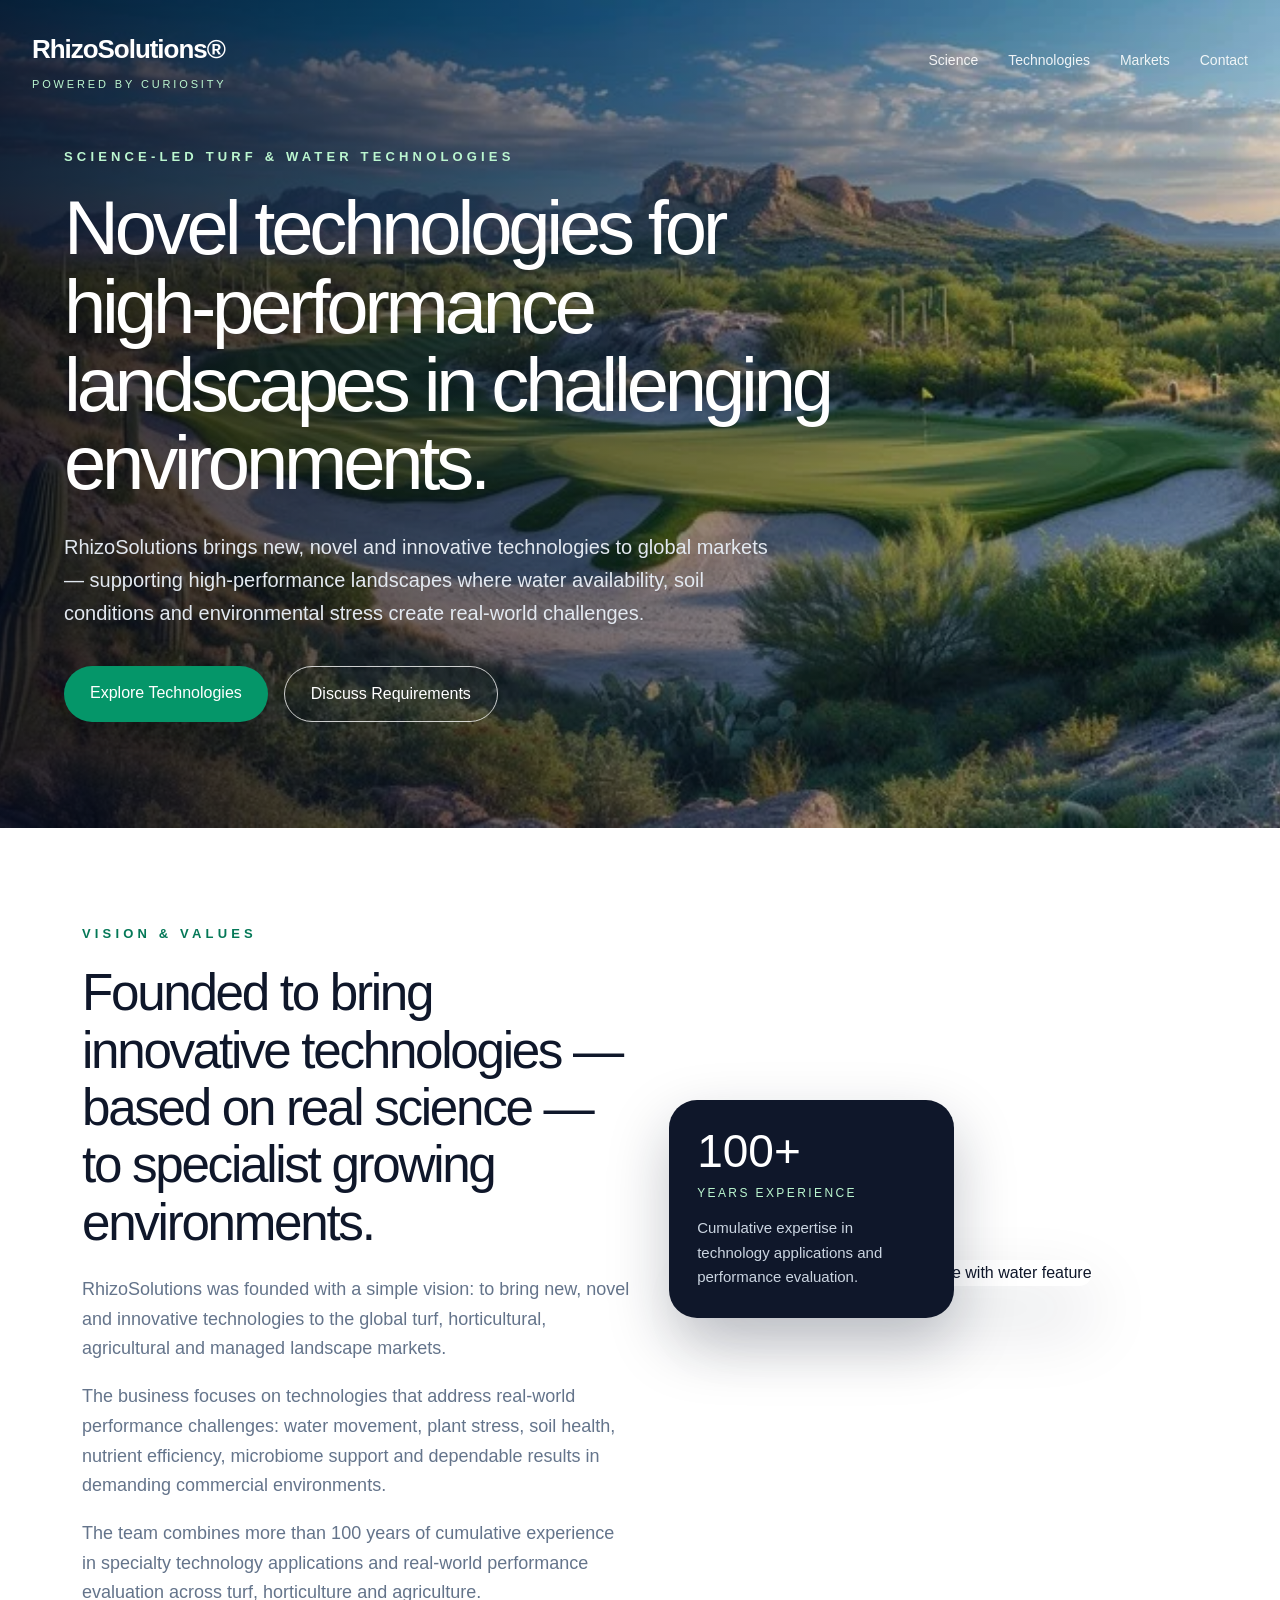
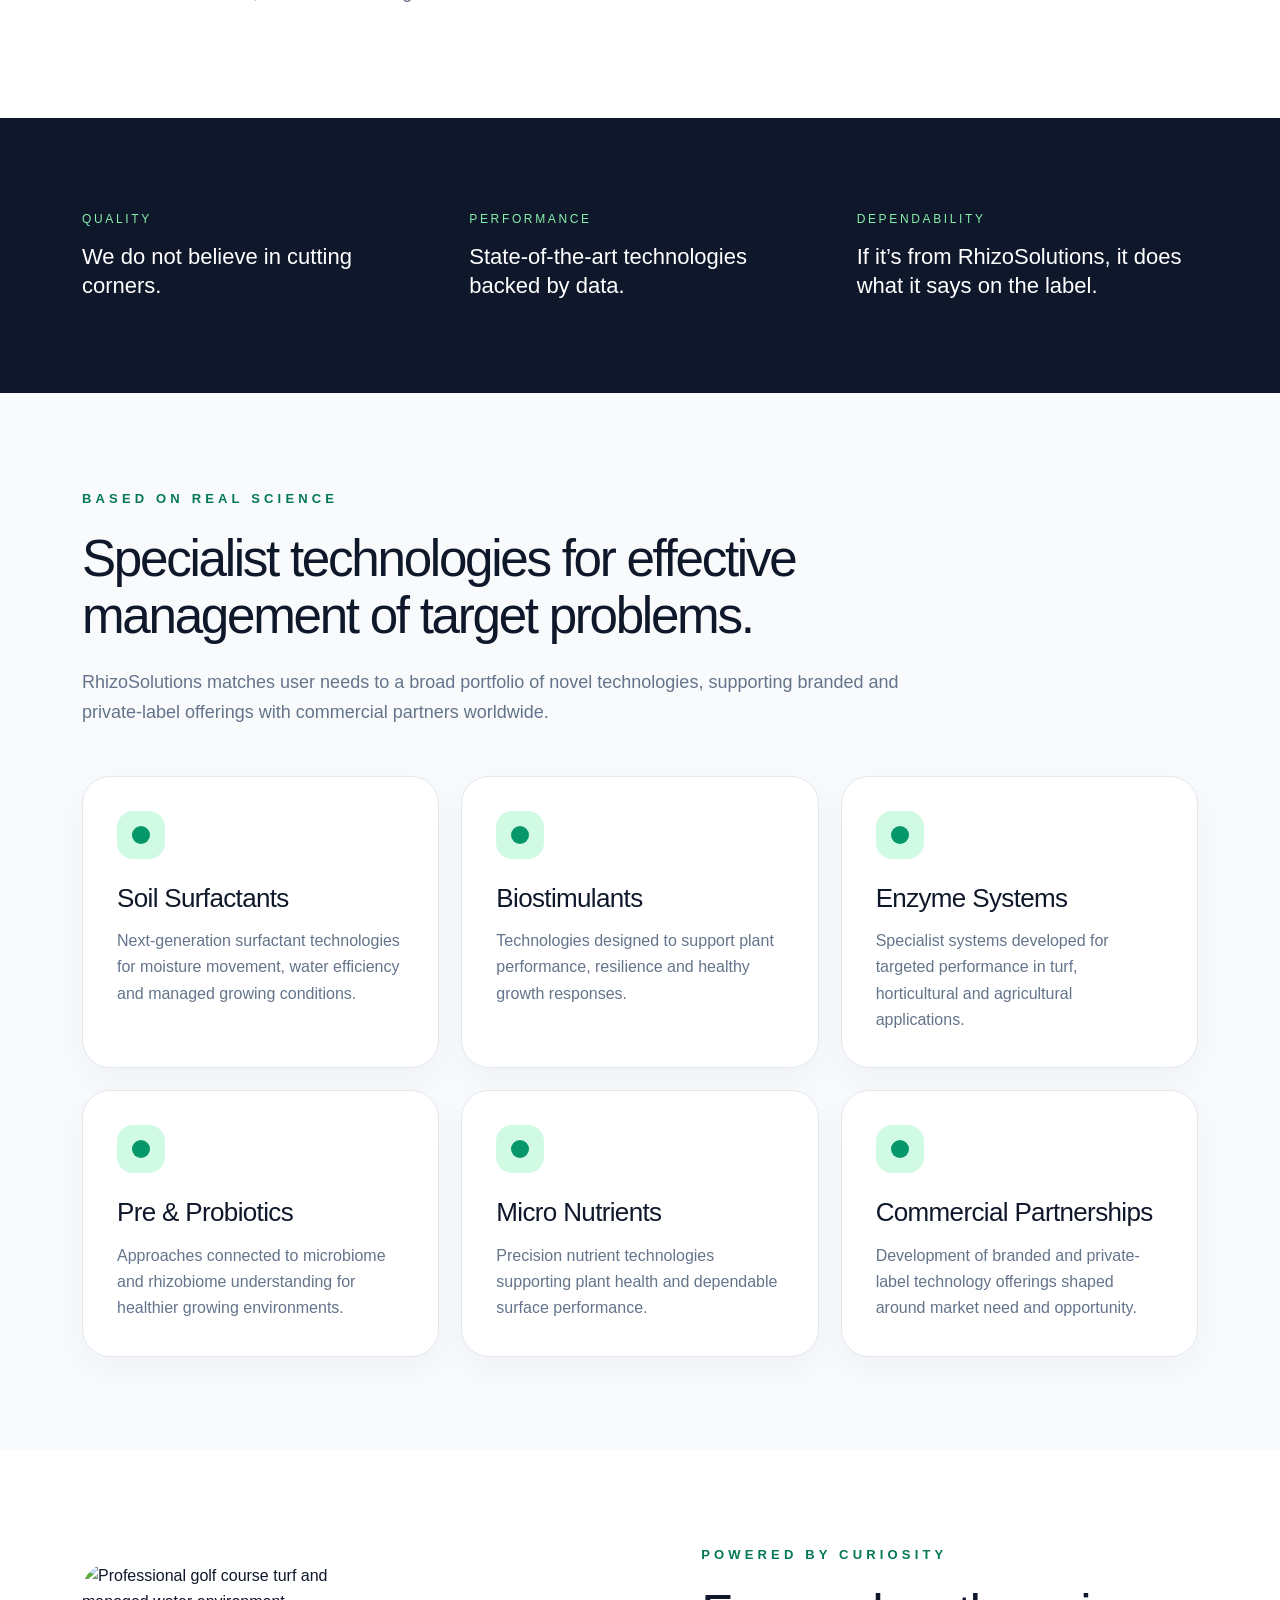
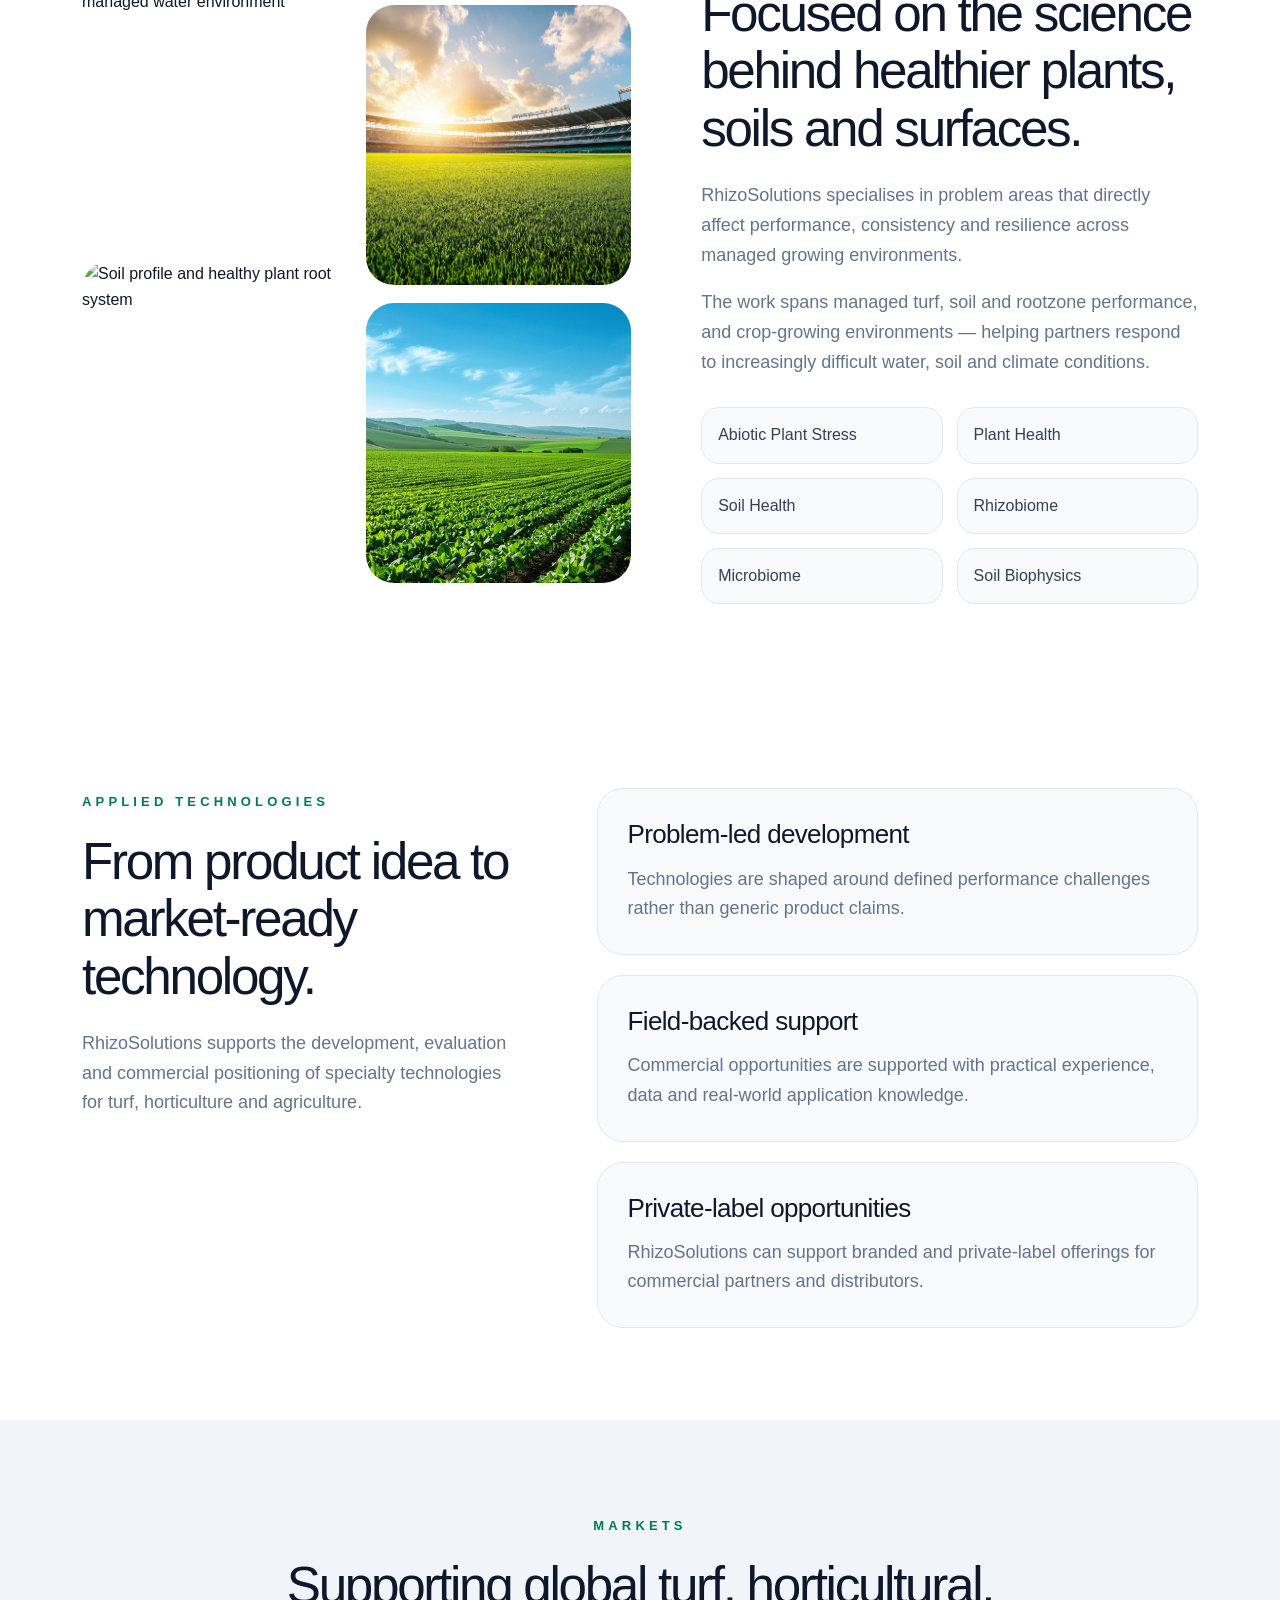
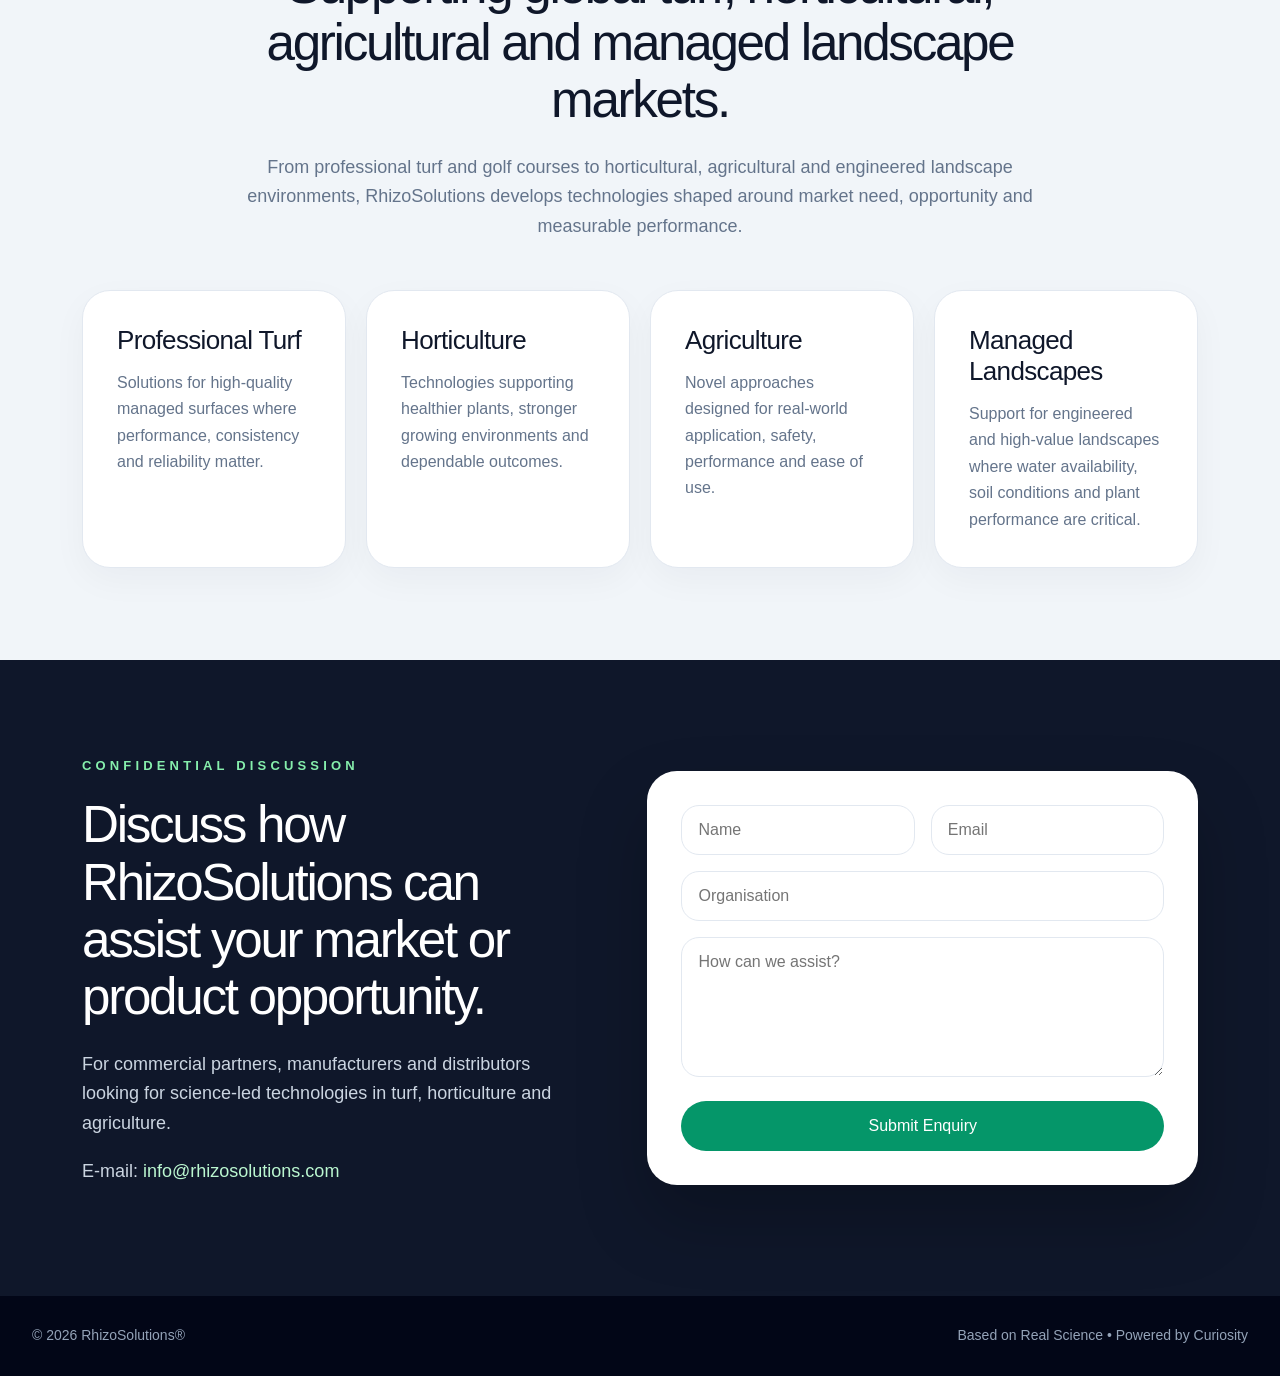
==== index.html @ 13e376b2 "Replace agriculture mosaic image with managed crop rows image" ====
<!DOCTYPE html>
<html lang="en">
<head>
<meta charset="UTF-8">
<meta name="viewport" content="width=device-width, initial-scale=1.0">
<title>RhizoSolutions</title>
<meta name="description" content="RhizoSolutions brings novel, science-led technologies to global turf, horticultural, agricultural and managed landscape markets.">
<link rel="stylesheet" href="assets/css/style.css">
</head>
<body>

<header class="hero">
  <div class="overlay"></div>

  <nav class="top-nav">
    <div>
      <div class="logo">RhizoSolutions®</div>
      <div class="tagline">Powered by Curiosity</div>
    </div>
    <div class="nav-links">
      <a href="#science">Science</a>
      <a href="#technologies">Technologies</a>
      <a href="#markets">Markets</a>
      <a href="#contact">Contact</a>
    </div>
  </nav>

  <div class="hero-content">
    <div class="eyebrow">Science-Led Turf & Water Technologies</div>

    <h1>Novel technologies for high-performance landscapes in challenging environments.</h1>

    <p>
      RhizoSolutions brings new, novel and innovative technologies to global markets —
      supporting high-performance landscapes where water availability, soil conditions
      and environmental stress create real-world challenges.
    </p>

    <div class="buttons">
      <a href="#technologies" class="btn primary">Explore Technologies</a>
      <a href="#contact" class="btn secondary">Discuss Requirements</a>
    </div>
  </div>
</header>

<section id="science" class="intro-section">
  <div class="container two-col">
    <div>
      <span class="section-label">Vision & Values</span>
      <h2>Founded to bring innovative technologies — based on real science — to specialist growing environments.</h2>
      <p>
        RhizoSolutions was founded with a simple vision: to bring new, novel and innovative technologies
        to the global turf, horticultural, agricultural and managed landscape markets.
      </p>
      <p>
        The business focuses on technologies that address real-world performance challenges:
        water movement, plant stress, soil health, nutrient efficiency, microbiome support
        and dependable results in demanding commercial environments.
      </p>
      <p>
        The team combines more than 100 years of cumulative experience in specialty technology applications
        and real-world performance evaluation across turf, horticulture and agriculture.
      </p>
    </div>

    <div class="image-card">
      <img src="https://images.unsplash.com/photo-1535131749006-b7f58c99034b?q=80&w=1500&auto=format&fit=crop" alt="Professional managed turf surface with water feature">
      <div class="stat-card">
        <strong>100+</strong>
        <span>Years Experience</span>
        <p>Cumulative expertise in technology applications and performance evaluation.</p>
      </div>
    </div>
  </div>
</section>

<section class="quality-strip">
  <div class="container quality-grid">
    <div>
      <span>Quality</span>
      <p>We do not believe in cutting corners.</p>
    </div>
    <div>
      <span>Performance</span>
      <p>State-of-the-art technologies backed by data.</p>
    </div>
    <div>
      <span>Dependability</span>
      <p>If it’s from RhizoSolutions, it does what it says on the label.</p>
    </div>
  </div>
</section>

<section id="technologies" class="technology-section">
  <div class="container">
    <div class="section-heading">
      <span class="section-label">Based on Real Science</span>
      <h2>Specialist technologies for effective management of target problems.</h2>
      <p>
        RhizoSolutions matches user needs to a broad portfolio of novel technologies,
        supporting branded and private-label offerings with commercial partners worldwide.
      </p>
    </div>

    <div class="cards">
      <div class="card">
        <div class="card-icon"></div>
        <h3>Soil Surfactants</h3>
        <p>Next-generation surfactant technologies for moisture movement, water efficiency and managed growing conditions.</p>
      </div>

      <div class="card">
        <div class="card-icon"></div>
        <h3>Biostimulants</h3>
        <p>Technologies designed to support plant performance, resilience and healthy growth responses.</p>
      </div>

      <div class="card">
        <div class="card-icon"></div>
        <h3>Enzyme Systems</h3>
        <p>Specialist systems developed for targeted performance in turf, horticultural and agricultural applications.</p>
      </div>

      <div class="card">
        <div class="card-icon"></div>
        <h3>Pre & Probiotics</h3>
        <p>Approaches connected to microbiome and rhizobiome understanding for healthier growing environments.</p>
      </div>

      <div class="card">
        <div class="card-icon"></div>
        <h3>Micro Nutrients</h3>
        <p>Precision nutrient technologies supporting plant health and dependable surface performance.</p>
      </div>

      <div class="card">
        <div class="card-icon"></div>
        <h3>Commercial Partnerships</h3>
        <p>Development of branded and private-label technology offerings shaped around market need and opportunity.</p>
      </div>
    </div>
  </div>
</section>

<section class="specialisms-section">
  <div class="container two-col">
    <div class="image-mosaic">
      <img src="https://images.unsplash.com/photo-1535131749006-b7f58c99034b?q=80&w=1200&auto=format&fit=crop" alt="Professional golf course turf and managed water environment">
      <img src="assets/img/stadium-turf.jpg" alt="High performance professional stadium turf surface">
      <img src="https://images.unsplash.com/photo-1516253593875-bd7ba052fbc5?q=80&w=1200&auto=format&fit=crop" alt="Soil profile and healthy plant root system">
      <img src="assets/img/crop-rows.jpg" alt="Commercial crop rows in a managed agricultural growing environment">
    </div>

    <div>
      <span class="section-label">Powered by Curiosity</span>
      <h2>Focused on the science behind healthier plants, soils and surfaces.</h2>
      <p>
        RhizoSolutions specialises in problem areas that directly affect performance, consistency
        and resilience across managed growing environments.
      </p>
      <p>
        The work spans managed turf, soil and rootzone performance, and crop-growing environments — helping partners respond to increasingly difficult water, soil and climate conditions.
      </p>

      <div class="pill-grid">
        <span>Abiotic Plant Stress</span>
        <span>Plant Health</span>
        <span>Soil Health</span>
        <span>Rhizobiome</span>
        <span>Microbiome</span>
        <span>Soil Biophysics</span>
      </div>
    </div>
  </div>
</section>

<section class="science-detail">
  <div class="container detail-grid">
    <div>
      <span class="section-label">Applied Technologies</span>
      <h2>From product idea to market-ready technology.</h2>
      <p>
        RhizoSolutions supports the development, evaluation and commercial positioning of specialty
        technologies for turf, horticulture and agriculture.
      </p>
    </div>
    <div class="detail-list">
      <div>
        <h3>Problem-led development</h3>
        <p>Technologies are shaped around defined performance challenges rather than generic product claims.</p>
      </div>
      <div>
        <h3>Field-backed support</h3>
        <p>Commercial opportunities are supported with practical experience, data and real-world application knowledge.</p>
      </div>
      <div>
        <h3>Private-label opportunities</h3>
        <p>RhizoSolutions can support branded and private-label offerings for commercial partners and distributors.</p>
      </div>
    </div>
  </div>
</section>

<section id="markets" class="markets-section">
  <div class="container">
    <div class="section-heading center">
      <span class="section-label">Markets</span>
      <h2>Supporting global turf, horticultural, agricultural and managed landscape markets.</h2>
      <p>
        From professional turf and golf courses to horticultural, agricultural and engineered landscape environments,
        RhizoSolutions develops technologies shaped around market need, opportunity and measurable performance.
      </p>
    </div>

    <div class="market-grid">
      <div class="market-card">
        <h3>Professional Turf</h3>
        <p>Solutions for high-quality managed surfaces where performance, consistency and reliability matter.</p>
      </div>
      <div class="market-card">
        <h3>Horticulture</h3>
        <p>Technologies supporting healthier plants, stronger growing environments and dependable outcomes.</p>
      </div>
      <div class="market-card">
        <h3>Agriculture</h3>
        <p>Novel approaches designed for real-world application, safety, performance and ease of use.</p>
      </div>
      <div class="market-card">
        <h3>Managed Landscapes</h3>
        <p>Support for engineered and high-value landscapes where water availability, soil conditions and plant performance are critical.</p>
      </div>
    </div>
  </div>
</section>

<section id="contact" class="contact-section">
  <div class="container contact-grid">
    <div>
      <span class="section-label light">Confidential Discussion</span>
      <h2>Discuss how RhizoSolutions can assist your market or product opportunity.</h2>
      <p>
        For commercial partners, manufacturers and distributors looking for science-led technologies
        in turf, horticulture and agriculture.
      </p>
      <p class="email">E-mail: <a href="mailto:info@rhizosolutions.com">info@rhizosolutions.com</a></p>
    </div>

    <form class="contact-form">
      <div class="form-row">
        <input type="text" placeholder="Name">
        <input type="email" placeholder="Email">
      </div>
      <input type="text" placeholder="Organisation">
      <textarea placeholder="How can we assist?"></textarea>
      <button type="submit">Submit Enquiry</button>
    </form>
  </div>
</section>

<footer>
  <div>© 2026 RhizoSolutions®</div>
  <div>Based on Real Science • Powered by Curiosity</div>
</footer>

</body>
</html>
---- assets/css/style.css ----
*{
  margin:0;
  padding:0;
  box-sizing:border-box;
}

:root{
  --green:#059669;
  --green-dark:#047857;
  --green-soft:#d1fae5;
  --slate:#0f172a;
  --muted:#64748b;
  --light:#f8fafc;
  --line:#e2e8f0;
}

html{
  scroll-behavior:smooth;
}

body{
  font-family:Arial, Helvetica, sans-serif;
  color:#0f172a;
  background:#fff;
  line-height:1.65;
}

a{
  color:inherit;
}

.top-nav{
  position:absolute;
  top:0;
  left:0;
  right:0;
  z-index:3;
  max-width:1280px;
  margin:auto;
  padding:28px 32px;
  display:flex;
  justify-content:space-between;
  align-items:center;
  color:white;
}

.logo{
  font-size:26px;
  font-weight:700;
  letter-spacing:-.04em;
}

.tagline{
  margin-top:4px;
  text-transform:uppercase;
  letter-spacing:.26em;
  font-size:11px;
  color:#bbf7d0;
}

.nav-links{
  display:flex;
  gap:30px;
  font-size:14px;
}

.nav-links a{
  text-decoration:none;
  opacity:.9;
}

.hero{
  position:relative;
  min-height:92vh;
  background-image:url('../img/hero.jpg');
  background-size:cover;
  background-position:center;
  display:flex;
  align-items:center;
  color:white;
}

.overlay{
  position:absolute;
  inset:0;
  background:linear-gradient(to right, rgba(2,6,23,.82), rgba(15,23,42,.45), rgba(15,23,42,.08));
}

.hero-content{
  position:relative;
  z-index:2;
  max-width:830px;
  padding:130px 32px 90px;
  margin-left:max(32px, calc((100vw - 1280px) / 2 + 32px));
}

.eyebrow,
.section-label{
  text-transform:uppercase;
  letter-spacing:.32em;
  font-size:13px;
  color:#047857;
  font-weight:700;
}

.eyebrow{
  color:#bbf7d0;
  margin-bottom:22px;
}

.section-label.light{
  color:#86efac;
}

h1{
  font-size:clamp(44px, 6vw, 76px);
  line-height:1.03;
  font-weight:300;
  letter-spacing:-.055em;
  margin-bottom:28px;
}

h2{
  font-size:clamp(34px, 4vw, 54px);
  line-height:1.12;
  font-weight:300;
  letter-spacing:-.045em;
  margin:18px 0 24px;
}

h3{
  font-size:26px;
  line-height:1.2;
  font-weight:300;
  letter-spacing:-.025em;
  margin-bottom:14px;
}

.hero-content p{
  max-width:720px;
  color:#e2e8f0;
  font-size:20px;
}

.buttons{
  margin-top:36px;
  display:flex;
  gap:16px;
  flex-wrap:wrap;
}

.btn{
  display:inline-flex;
  padding:14px 26px;
  border-radius:999px;
  text-decoration:none;
  transition:.2s;
}

.primary{
  background:var(--green);
  color:white;
  box-shadow:0 20px 45px rgba(0,0,0,.25);
}

.secondary{
  border:1px solid rgba(255,255,255,.78);
  color:white;
}

.container{
  max-width:1180px;
  margin:auto;
  padding:92px 32px;
}

.two-col{
  display:grid;
  grid-template-columns:minmax(0,1.05fr) minmax(360px,.95fr);
  gap:70px;
  align-items:center;
}

.intro-section p,
.section-heading p,
.specialisms-section p,
.contact-section p{
  color:var(--muted);
  font-size:18px;
  margin-bottom:18px;
}

.image-card{
  position:relative;
}

.image-card img{
  width:100%;
  height:520px;
  object-fit:cover;
  border-radius:30px;
  box-shadow:0 35px 70px rgba(15,23,42,.18);
}

.stat-card{
  position:absolute;
  left:-32px;
  bottom:-32px;
  max-width:285px;
  padding:28px;
  border-radius:28px;
  color:white;
  background:var(--slate);
  box-shadow:0 25px 60px rgba(15,23,42,.25);
}

.stat-card strong{
  display:block;
  font-size:46px;
  line-height:1;
  font-weight:300;
}

.stat-card span{
  display:block;
  margin:10px 0 12px;
  color:#bbf7d0;
  text-transform:uppercase;
  letter-spacing:.2em;
  font-size:12px;
}

.stat-card p{
  color:#cbd5e1;
  font-size:15px;
  margin:0;
}

.quality-strip{
  background:var(--slate);
  color:white;
}

.quality-grid{
  display:grid;
  grid-template-columns:repeat(3,1fr);
  gap:46px;
}

.quality-grid span{
  display:block;
  color:#86efac;
  text-transform:uppercase;
  letter-spacing:.22em;
  font-size:12px;
  margin-bottom:12px;
}

.quality-grid p{
  font-size:22px;
  font-weight:300;
  line-height:1.35;
}

.technology-section{
  background:var(--light);
}

.section-heading{
  max-width:850px;
  margin-bottom:48px;
}

.section-heading.center{
  text-align:center;
  margin-left:auto;
  margin-right:auto;
}

.cards{
  display:grid;
  grid-template-columns:repeat(3,1fr);
  gap:22px;
}

.card,
.market-card{
  background:white;
  border:1px solid var(--line);
  border-radius:28px;
  padding:34px;
  box-shadow:0 12px 35px rgba(15,23,42,.04);
  transition:.2s;
}

.card:hover,
.market-card:hover{
  transform:translateY(-4px);
  box-shadow:0 22px 50px rgba(15,23,42,.09);
}

.card p,
.market-card p{
  color:var(--muted);
}

.card-icon{
  width:48px;
  height:48px;
  border-radius:16px;
  background:var(--green-soft);
  margin-bottom:24px;
  position:relative;
}

.card-icon:after{
  content:"";
  position:absolute;
  width:18px;
  height:18px;
  border-radius:999px;
  background:var(--green);
  left:15px;
  top:15px;
}

.image-mosaic{
  display:grid;
  grid-template-columns:repeat(2,1fr);
  gap:18px;
}

.image-mosaic img{
  width:100%;
  height:280px;
  object-fit:cover;
  border-radius:28px;
}

.image-mosaic img:nth-child(2){
  margin-top:42px;
}

.image-mosaic img:nth-child(3){
  margin-top:-42px;
}

.pill-grid{
  display:grid;
  grid-template-columns:repeat(2,1fr);
  gap:14px;
  margin-top:30px;
}

.pill-grid span{
  background:var(--light);
  border:1px solid var(--line);
  border-radius:18px;
  padding:14px 16px;
  color:#334155;
}

.markets-section{
  background:#f1f5f9;
}

.market-grid{
  display:grid;
  grid-template-columns:repeat(4,1fr);
  gap:20px;
}

.contact-section{
  background:var(--slate);
  color:white;
}

.contact-section h2{
  color:white;
}

.contact-section p{
  color:#cbd5e1;
}

.contact-grid{
  display:grid;
  grid-template-columns:.9fr 1fr;
  gap:70px;
  align-items:center;
}

.email a{
  color:#bbf7d0;
  text-decoration:none;
}

.contact-form{
  background:white;
  border-radius:30px;
  padding:34px;
  box-shadow:0 35px 70px rgba(0,0,0,.22);
}

.form-row{
  display:grid;
  grid-template-columns:repeat(2,1fr);
  gap:16px;
}

.contact-form input,
.contact-form textarea{
  width:100%;
  border:1px solid var(--line);
  border-radius:18px;
  padding:15px 16px;
  margin-bottom:16px;
  font-size:16px;
  font-family:inherit;
}

.contact-form textarea{
  min-height:140px;
}

.contact-form button{
  width:100%;
  border:0;
  border-radius:999px;
  padding:16px 24px;
  background:var(--green);
  color:white;
  font-size:16px;
  cursor:pointer;
}

footer{
  background:#020617;
  color:#94a3b8;
  padding:28px 32px;
  display:flex;
  justify-content:space-between;
  gap:18px;
  font-size:14px;
}

@media(max-width:980px){
  .nav-links{
    display:none;
  }

  .two-col,
  .contact-grid{
    grid-template-columns:1fr;
  }

  .cards,
  .market-grid{
    grid-template-columns:repeat(2,1fr);
  }

  .stat-card{
    left:24px;
  }
}

@media(max-width:680px){
  .top-nav{
    padding:22px;
  }

  .hero-content{
    padding:120px 24px 70px;
    margin-left:0;
  }

  .container{
    padding:70px 22px;
  }

  .quality-grid,
  .cards,
  .market-grid,
  .form-row,
  .pill-grid{
    grid-template-columns:1fr;
  }

  .image-mosaic{
    grid-template-columns:1fr;
  }

  .image-mosaic img,
  .image-mosaic img:nth-child(2),
  .image-mosaic img:nth-child(3){
    margin:0;
    height:240px;
  }

  .image-card img{
    height:360px;
  }

  .stat-card{
    position:static;
    margin-top:18px;
    max-width:none;
  }

  footer{
    flex-direction:column;
  }
}


.science-detail{
  background:#fff;
}

.detail-grid{
  display:grid;
  grid-template-columns:.85fr 1.15fr;
  gap:70px;
  align-items:start;
}

.detail-grid p{
  color:var(--muted);
  font-size:18px;
}

.detail-list{
  display:grid;
  gap:20px;
}

.detail-list > div{
  background:#f8fafc;
  border:1px solid var(--line);
  border-radius:26px;
  padding:30px;
}

.detail-list p{
  color:var(--muted);
}

@media(max-width:980px){
  .detail-grid{
    grid-template-columns:1fr;
  }
}
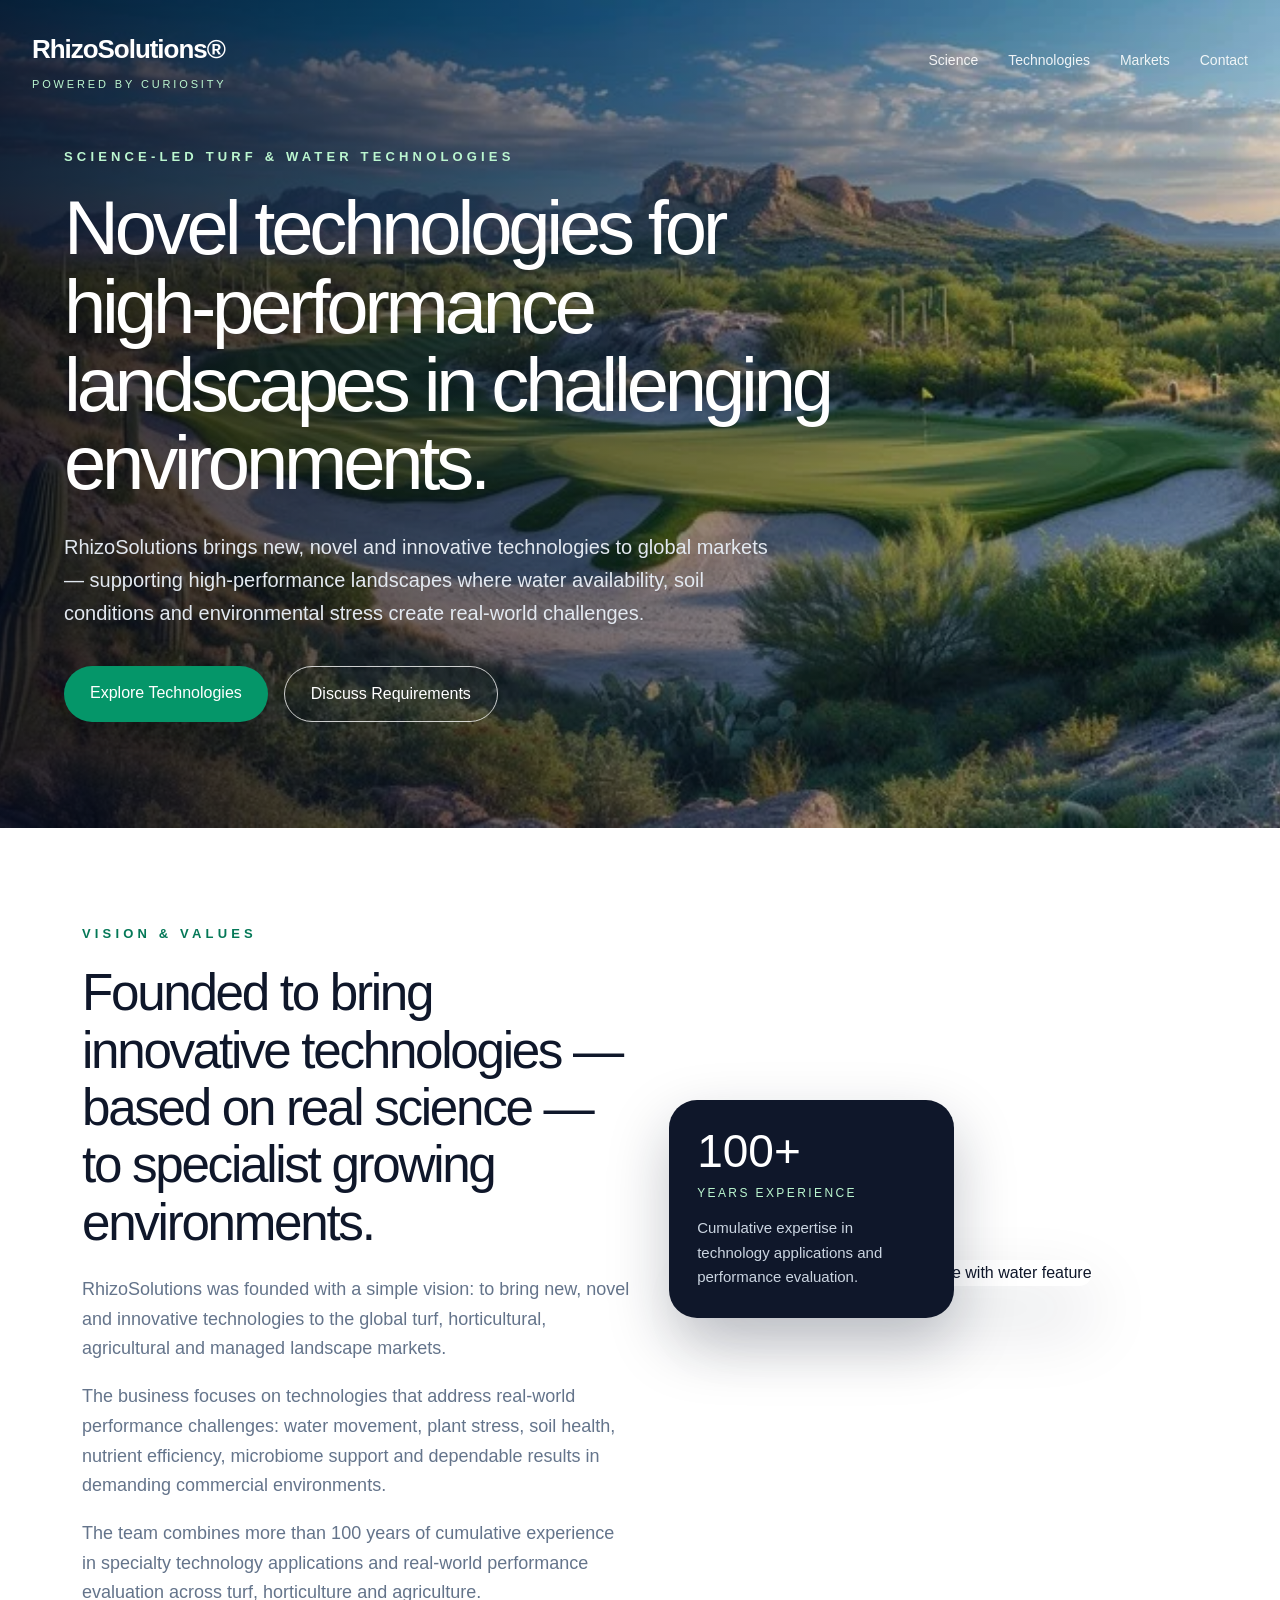
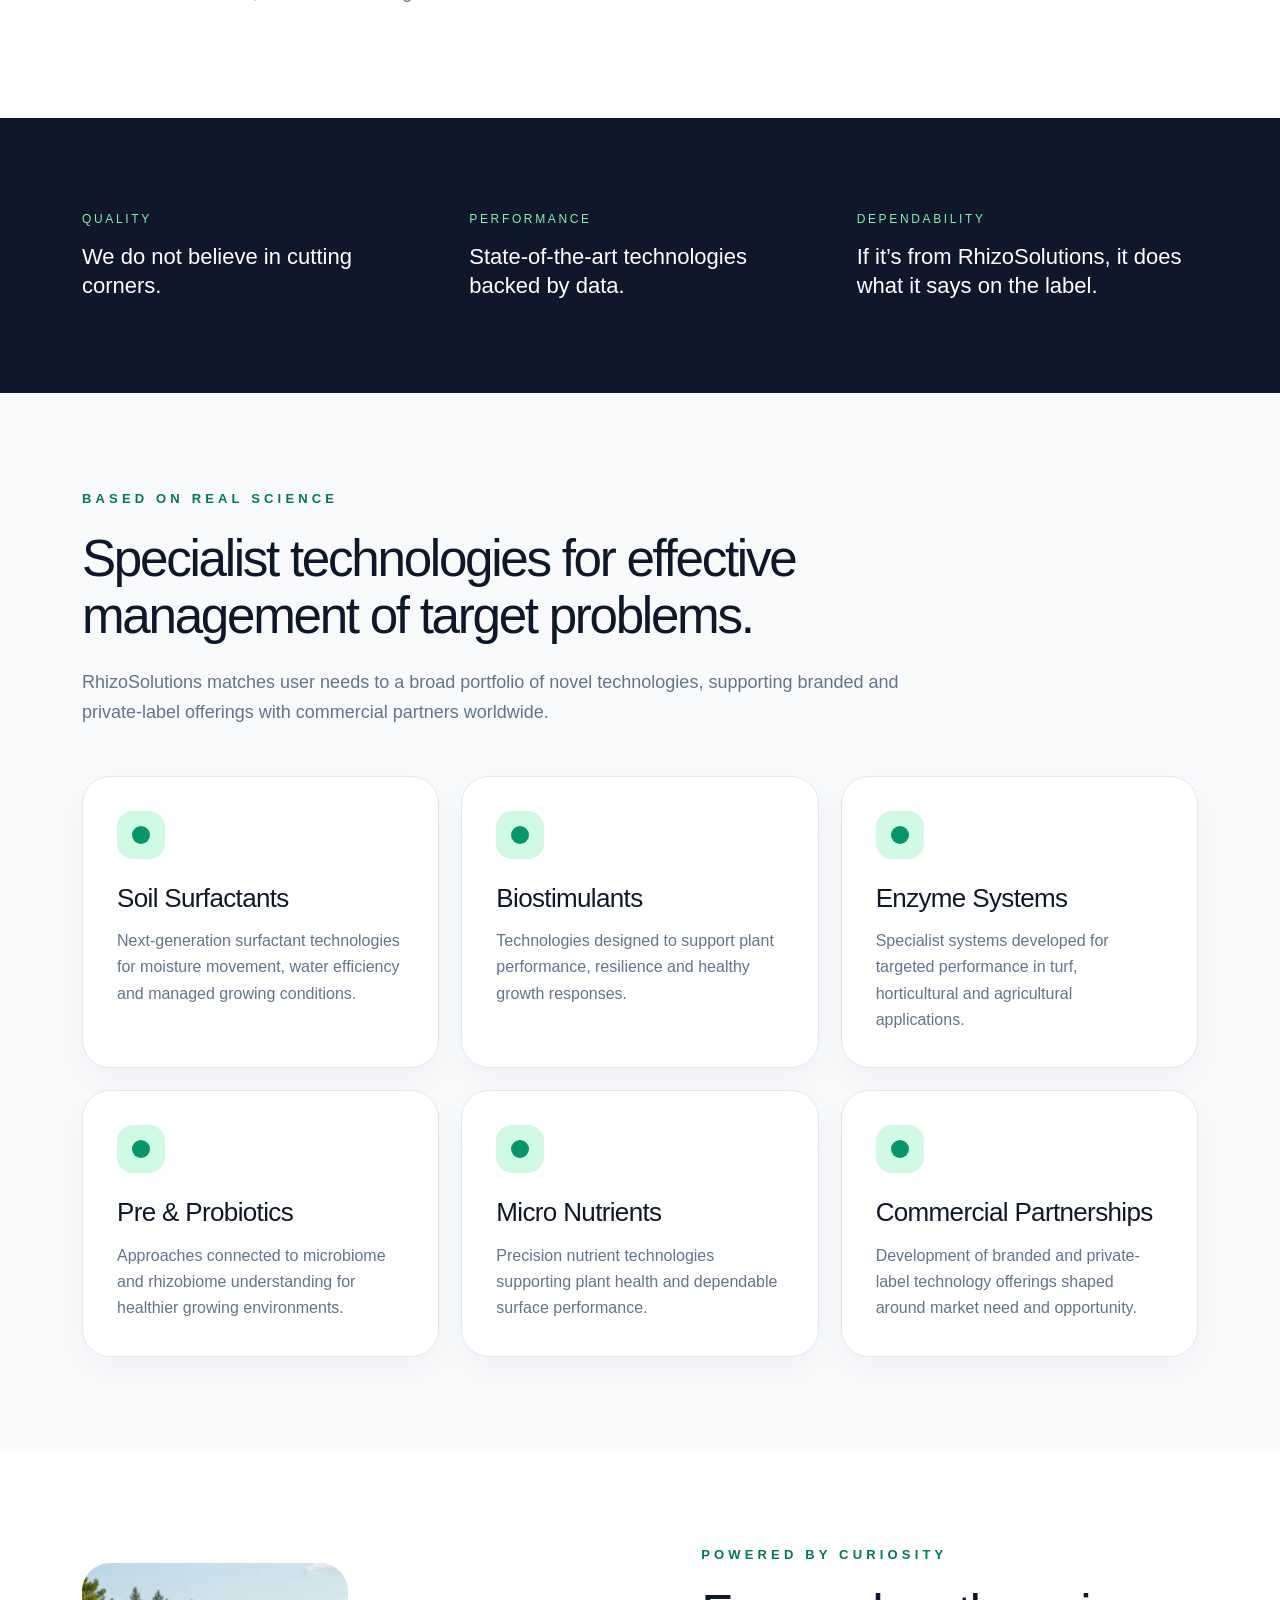
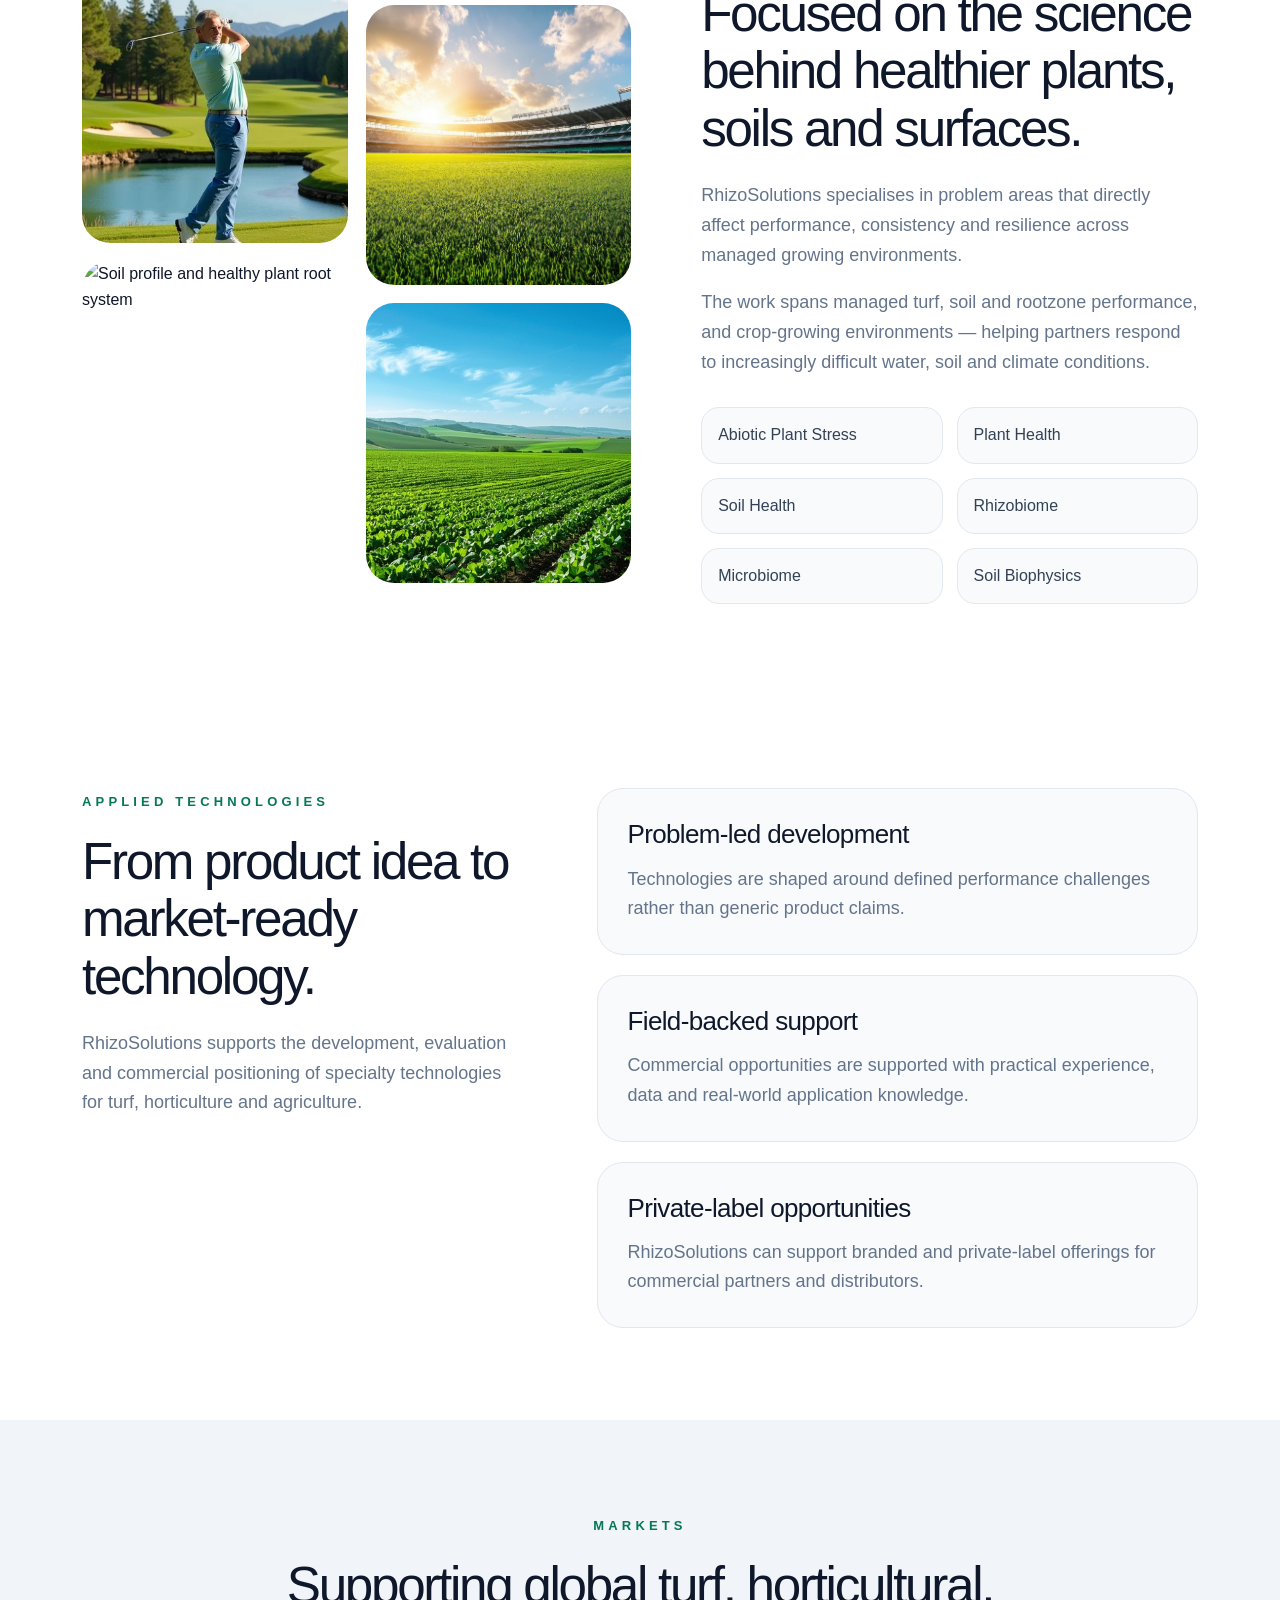
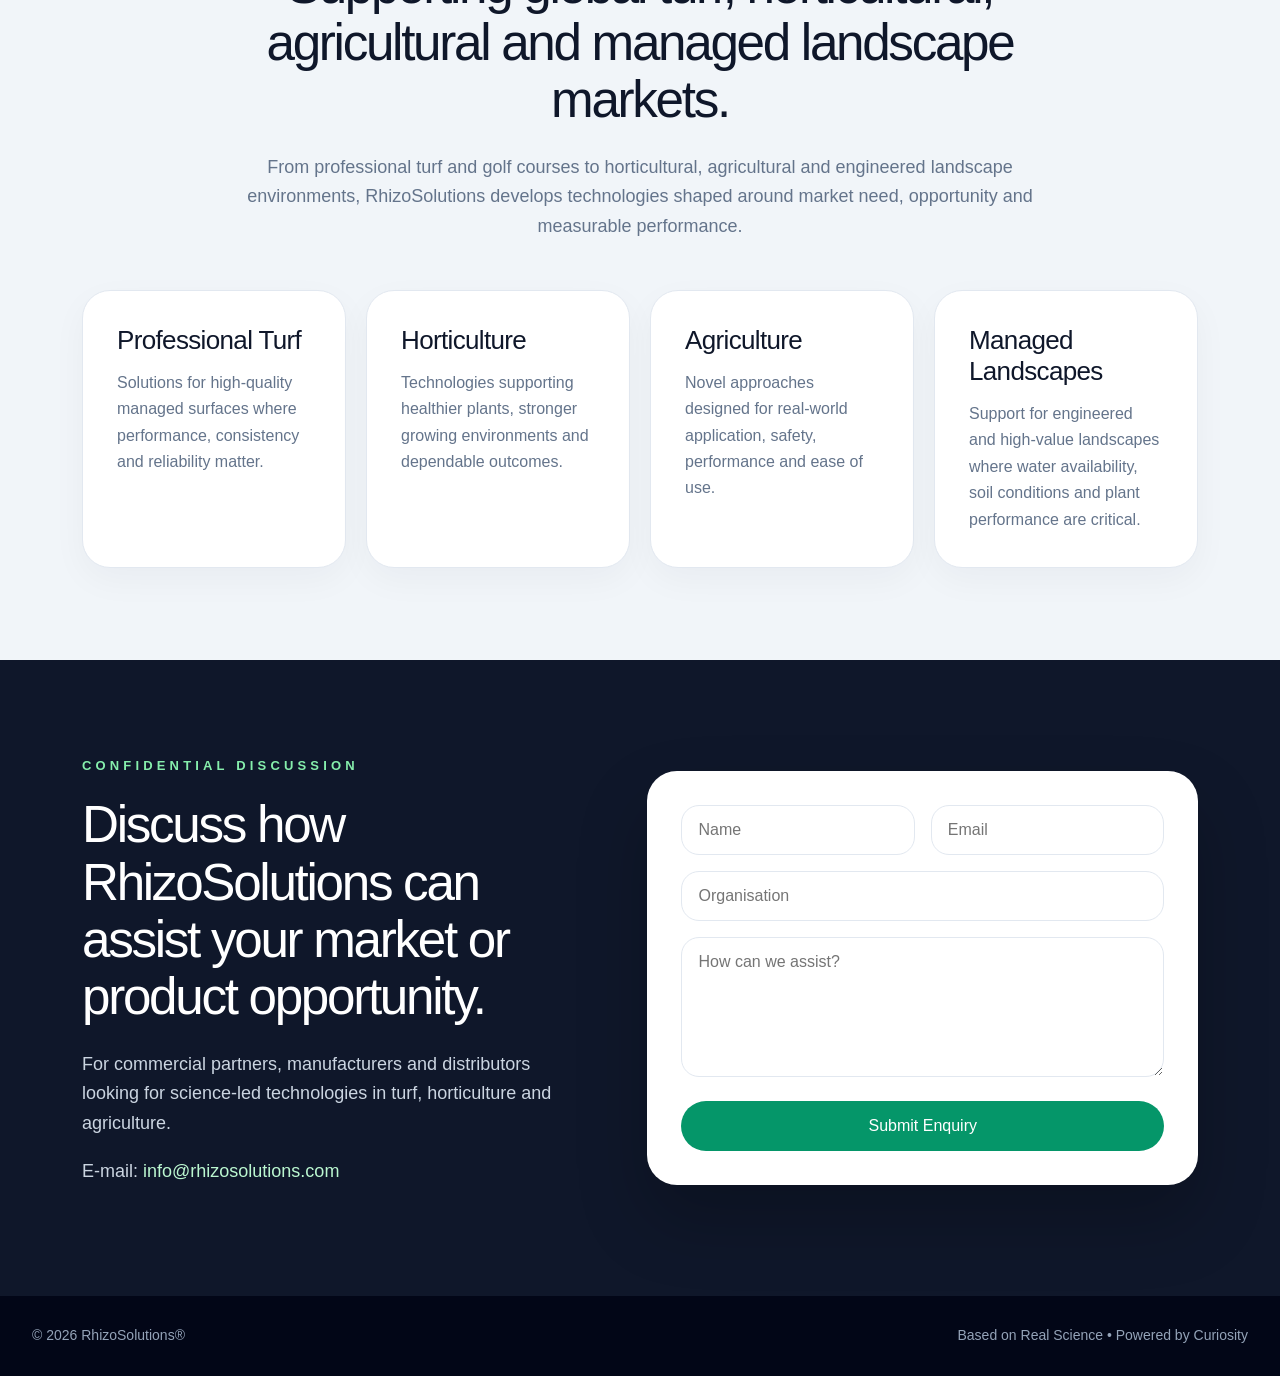
==== commit de4176a4: "Replace golf mosaic image with managed golf course scene" ====
--- a/index.html
+++ b/index.html
@@ -145,7 +145,7 @@
 <section class="specialisms-section">
   <div class="container two-col">
     <div class="image-mosaic">
-      <img src="https://images.unsplash.com/photo-1535131749006-b7f58c99034b?q=80&w=1200&auto=format&fit=crop" alt="Professional golf course turf and managed water environment">
+      <img src="assets/img/golf-managed-turf.jpg" alt="Professional golf environment with managed turf and water features">
       <img src="assets/img/stadium-turf.jpg" alt="High performance professional stadium turf surface">
       <img src="https://images.unsplash.com/photo-1516253593875-bd7ba052fbc5?q=80&w=1200&auto=format&fit=crop" alt="Soil profile and healthy plant root system">
       <img src="assets/img/crop-rows.jpg" alt="Commercial crop rows in a managed agricultural growing environment">
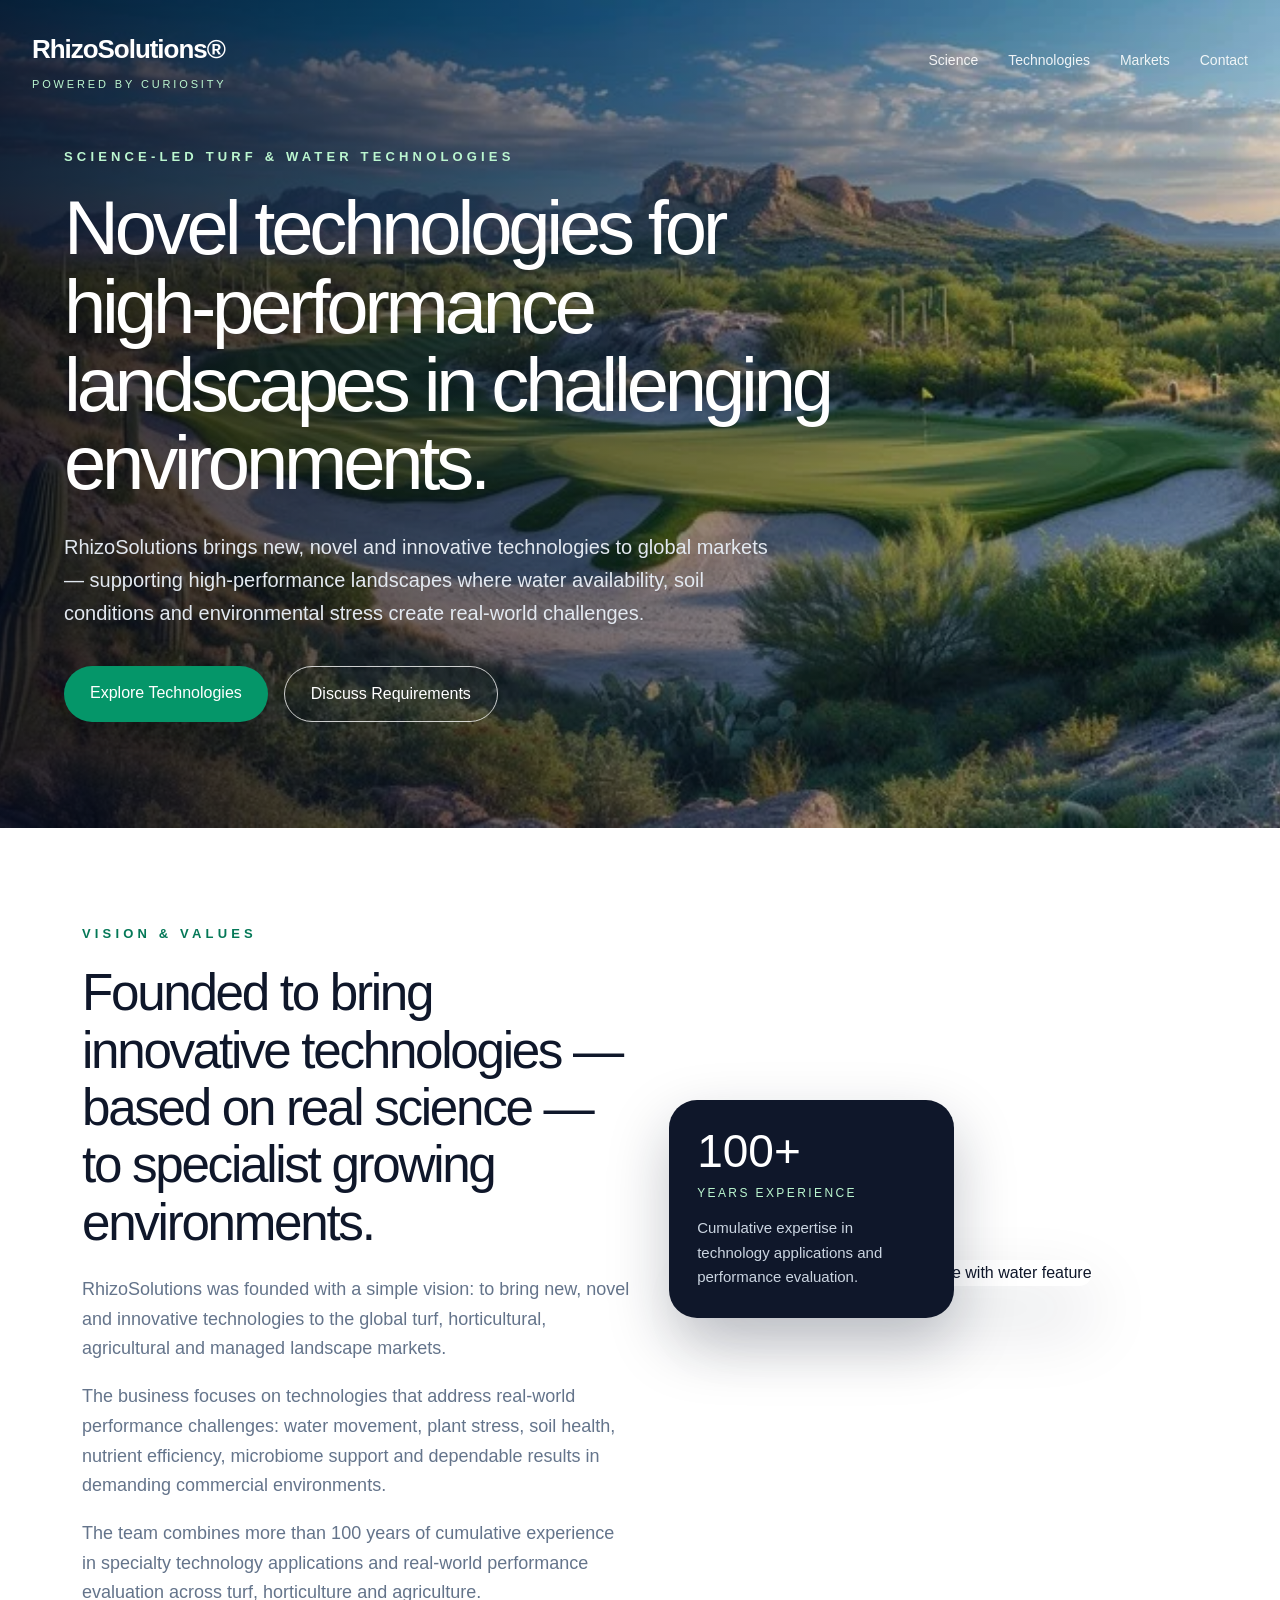
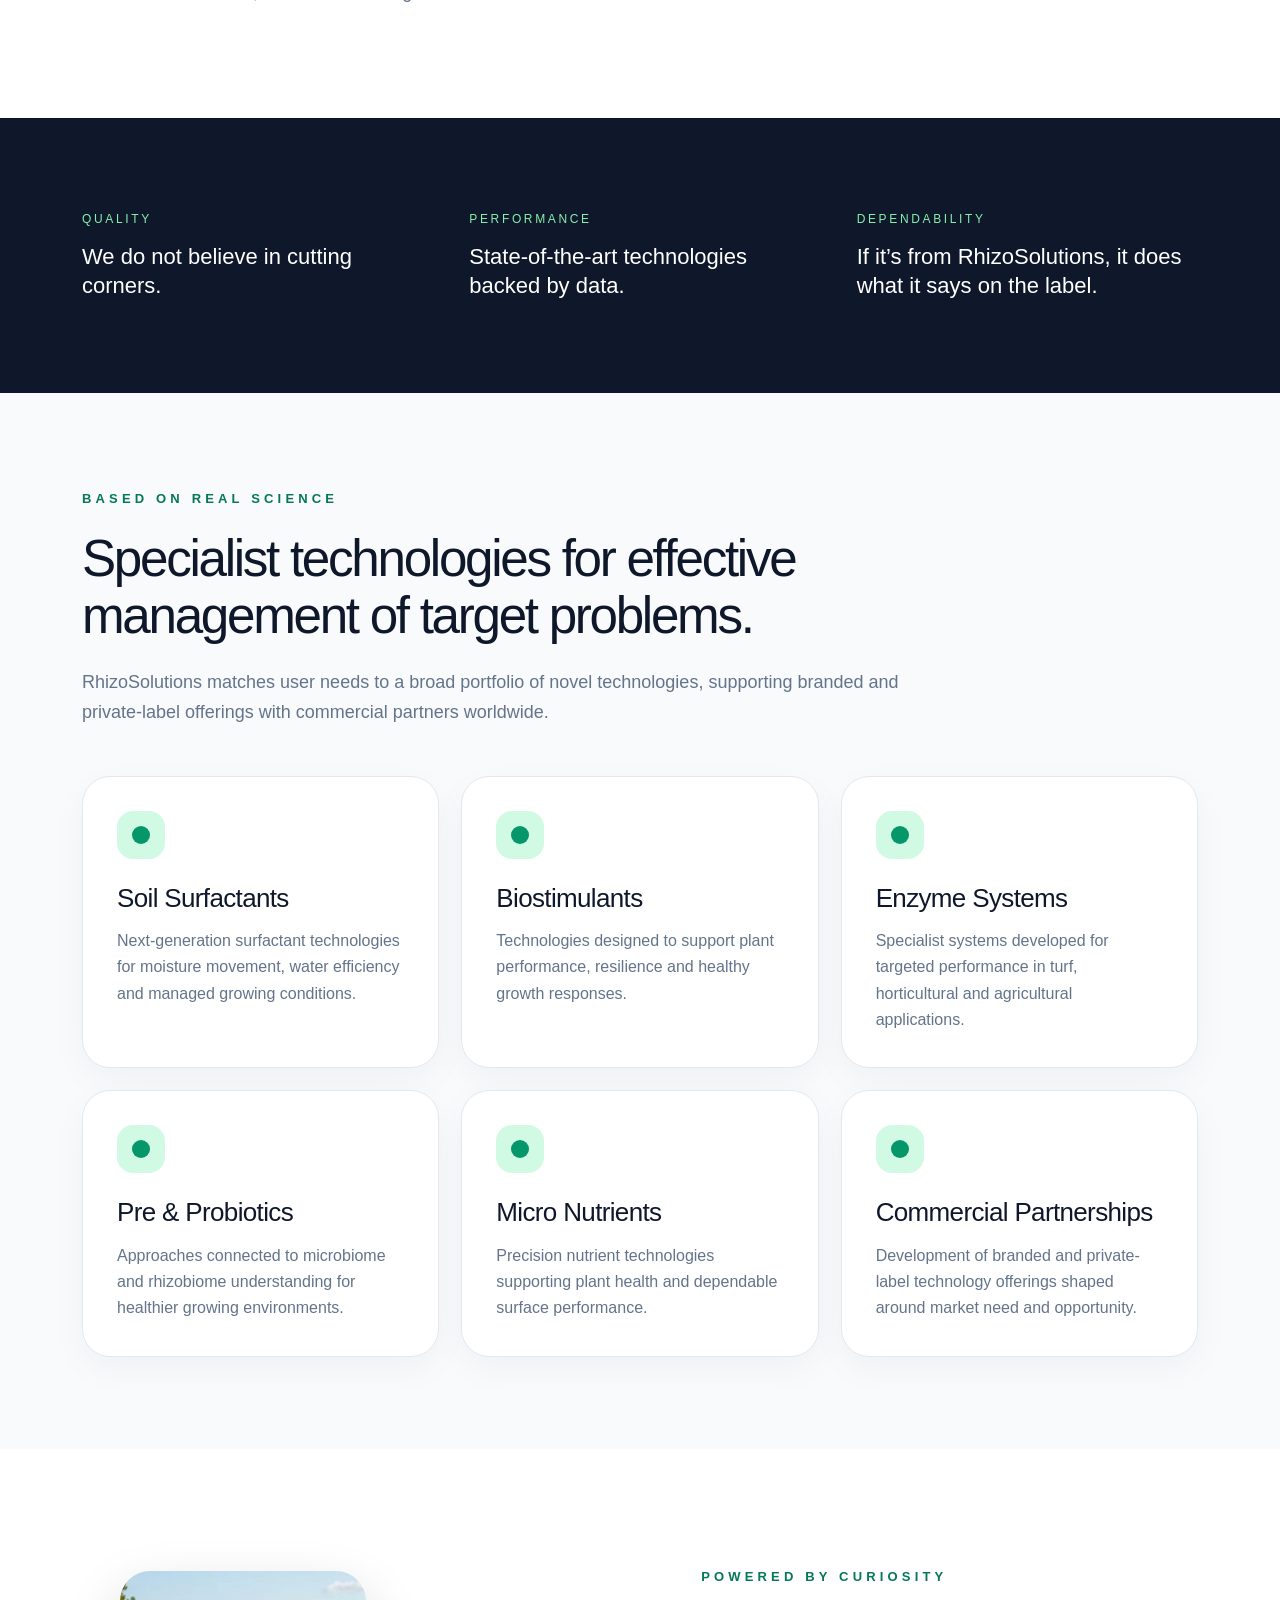
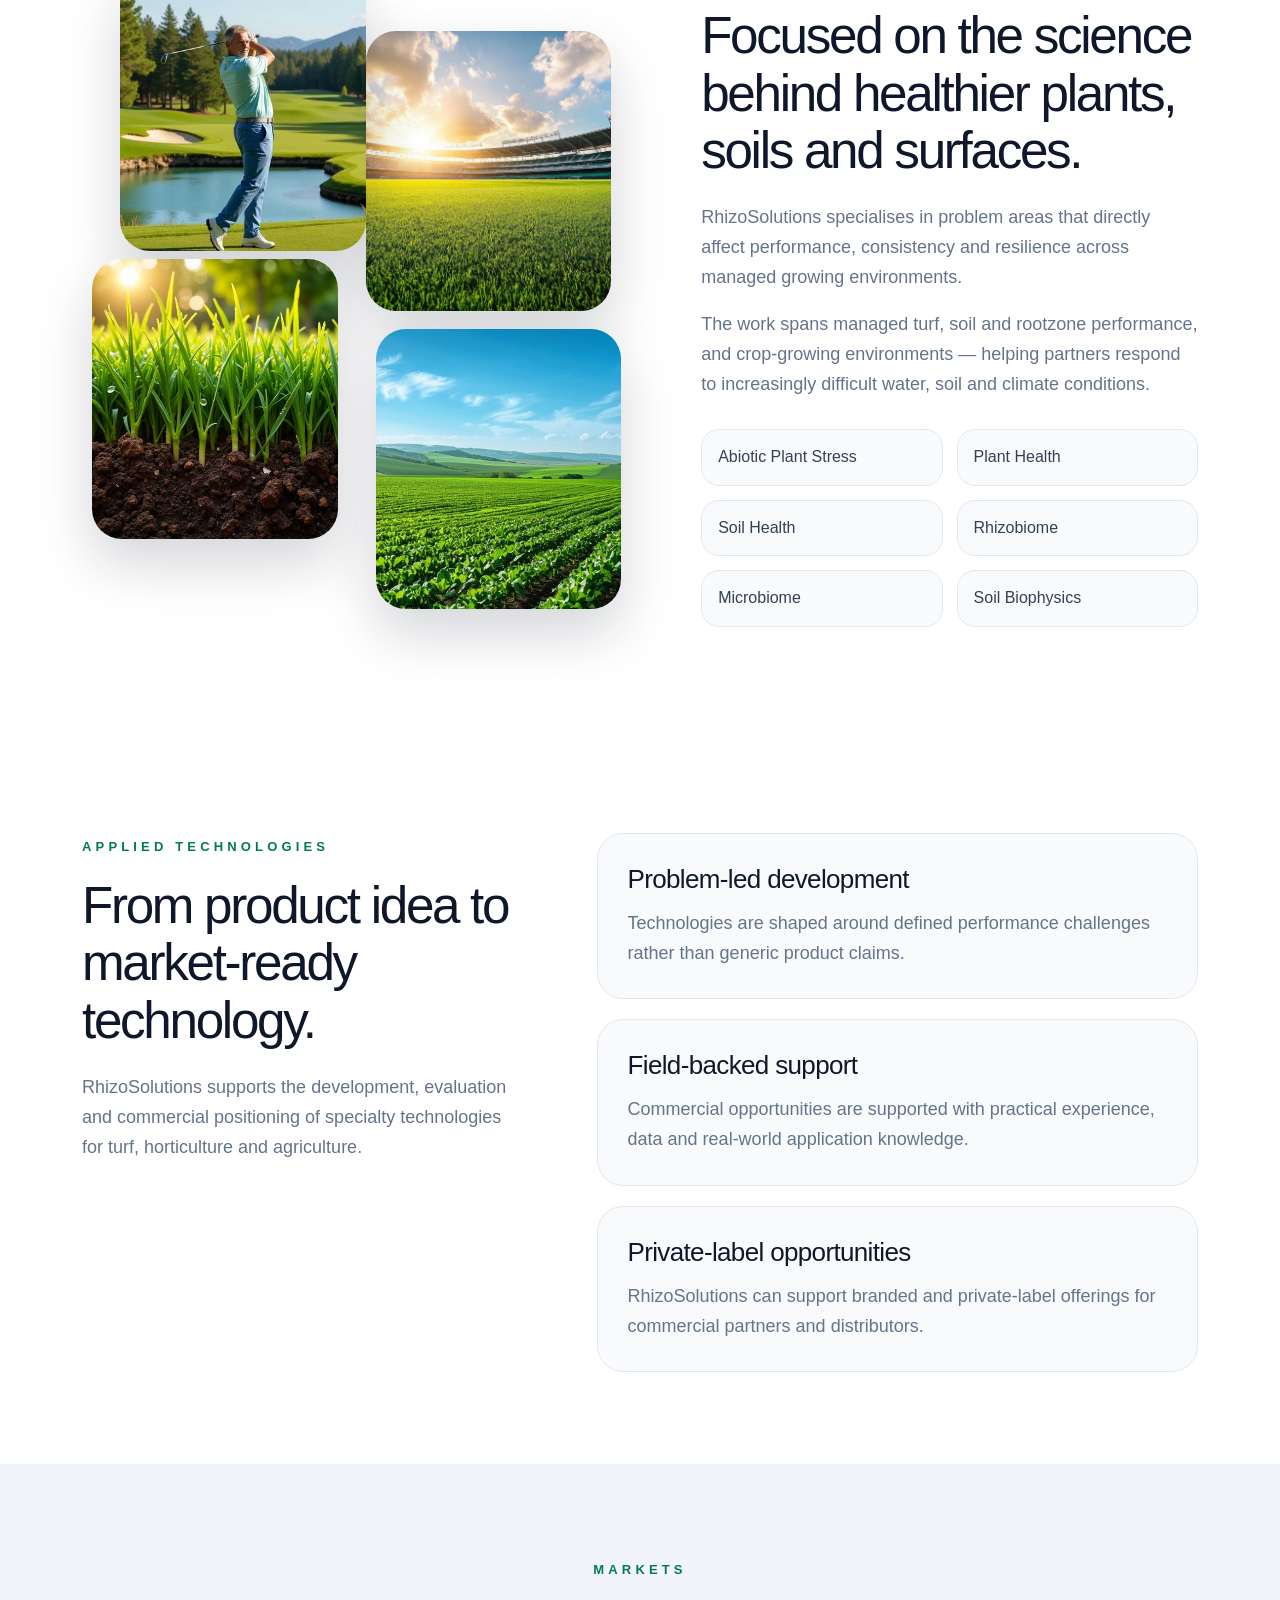
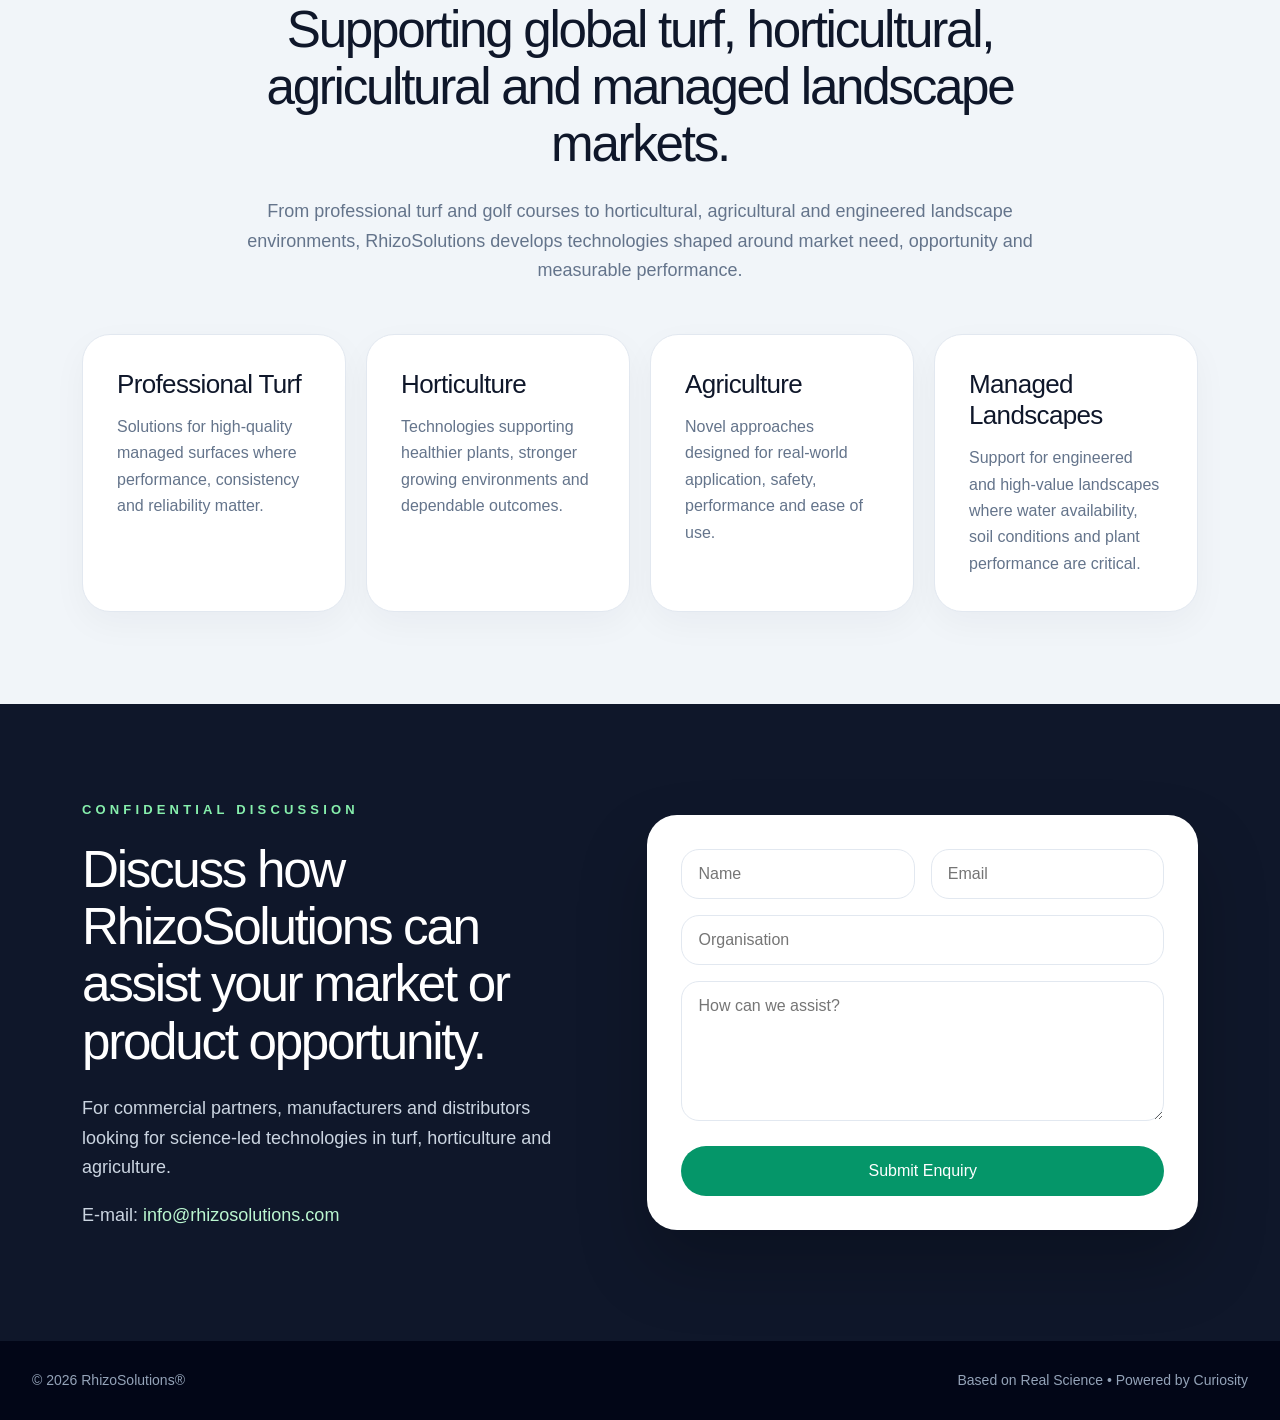
==== commit e323367c: "Replace soil image and add layered overlapping mosaic layout" ====
--- a/index.html
+++ b/index.html
@@ -147,7 +147,7 @@
     <div class="image-mosaic">
       <img src="assets/img/golf-managed-turf.jpg" alt="Professional golf environment with managed turf and water features">
       <img src="assets/img/stadium-turf.jpg" alt="High performance professional stadium turf surface">
-      <img src="https://images.unsplash.com/photo-1516253593875-bd7ba052fbc5?q=80&w=1200&auto=format&fit=crop" alt="Soil profile and healthy plant root system">
+      <img src="assets/img/soil-rootzone.jpg" alt="Healthy grass growth and soil rootzone environment">
       <img src="assets/img/crop-rows.jpg" alt="Commercial crop rows in a managed agricultural growing environment">
     </div>
 
--- a/assets/css/style.css
+++ b/assets/css/style.css
@@ -326,24 +326,46 @@
 }
 
 .image-mosaic{
+  position:relative;
   display:grid;
   grid-template-columns:repeat(2,1fr);
   gap:18px;
+  padding:30px 20px;
 }
 
 .image-mosaic img{
   width:100%;
   height:280px;
   object-fit:cover;
-  border-radius:28px;
+  border-radius:30px;
+  box-shadow:0 24px 55px rgba(15,23,42,.18);
+  transition:.25s ease;
+  position:relative;
+}
+
+.image-mosaic img:hover{
+  transform:translateY(-4px) scale(1.01);
+}
+
+.image-mosaic img:nth-child(1){
+  z-index:2;
+  transform:translate(18px, 0);
 }
 
 .image-mosaic img:nth-child(2){
-  margin-top:42px;
+  margin-top:60px;
+  z-index:1;
 }
 
 .image-mosaic img:nth-child(3){
-  margin-top:-42px;
+  margin-top:-70px;
+  transform:translate(-10px, 0);
+  z-index:3;
+}
+
+.image-mosaic img:nth-child(4){
+  margin-top:10px;
+  transform:translate(10px, -10px);
 }
 
 .pill-grid{
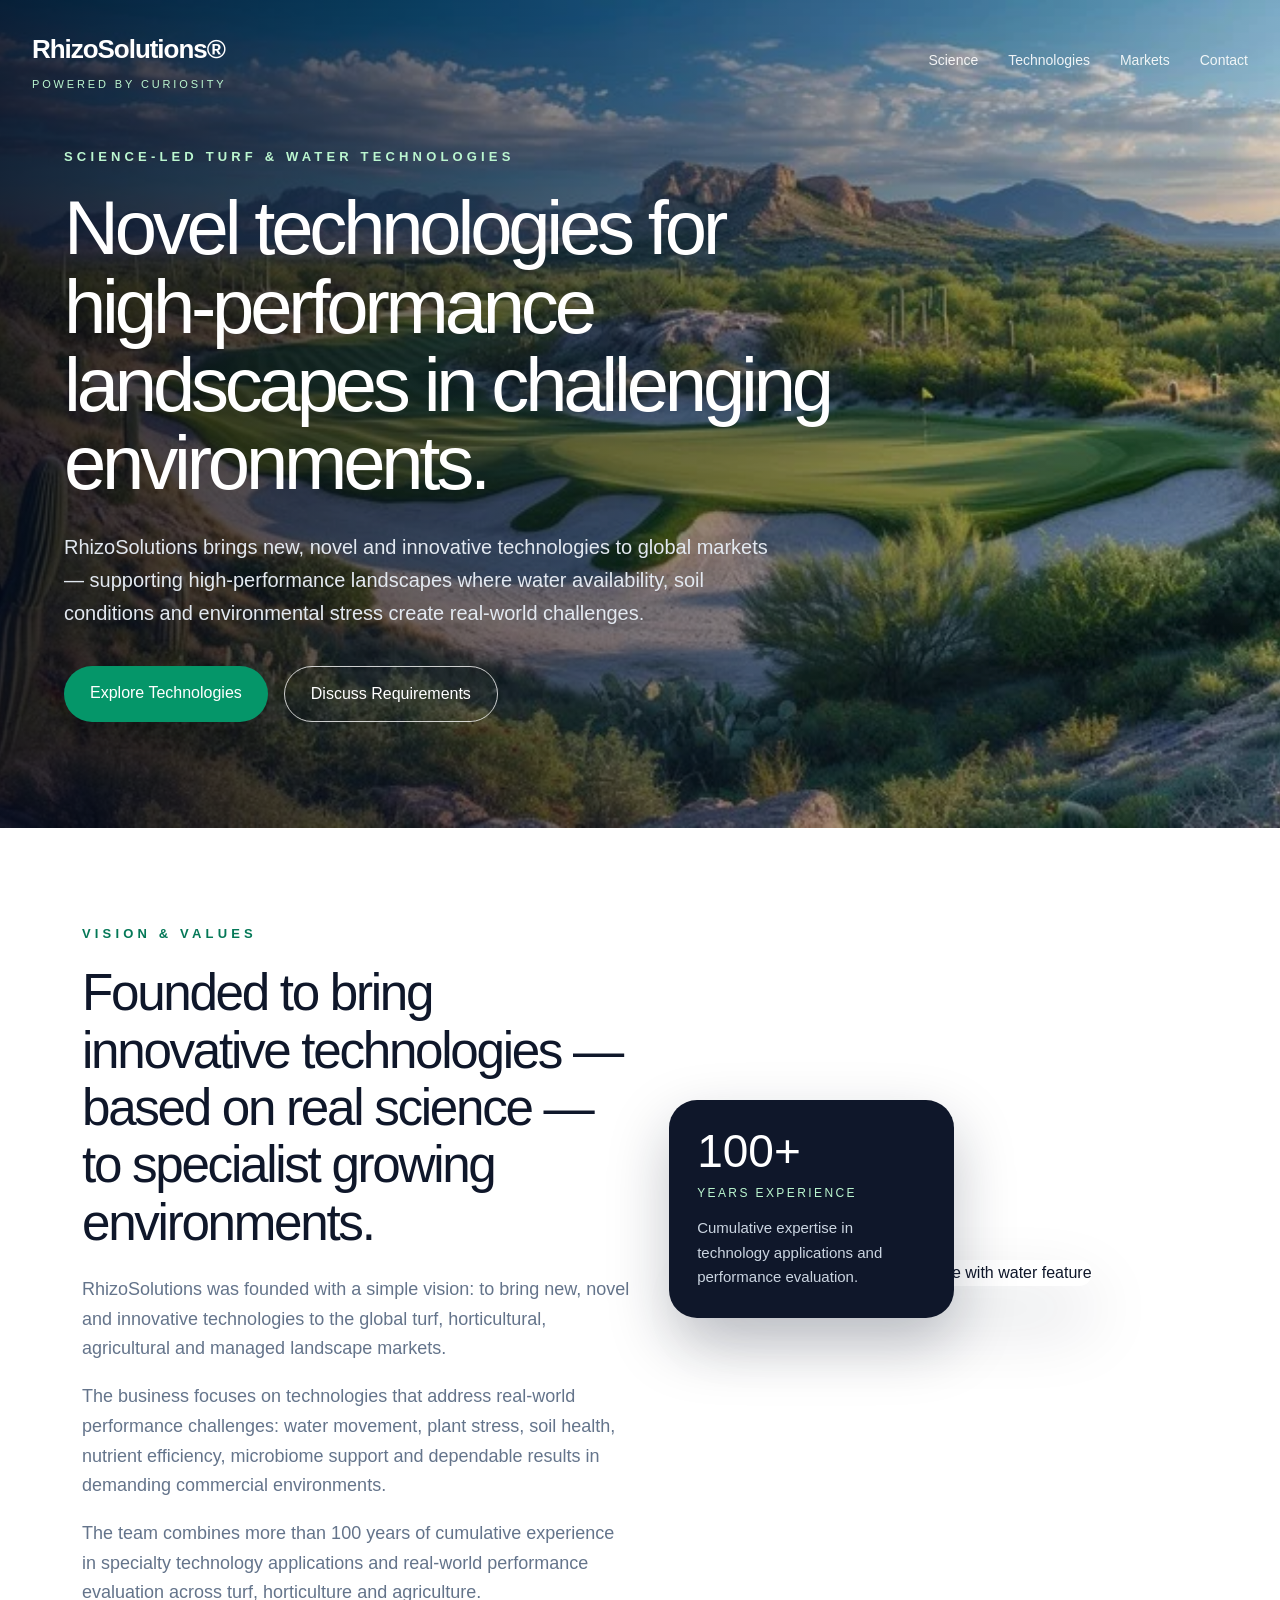
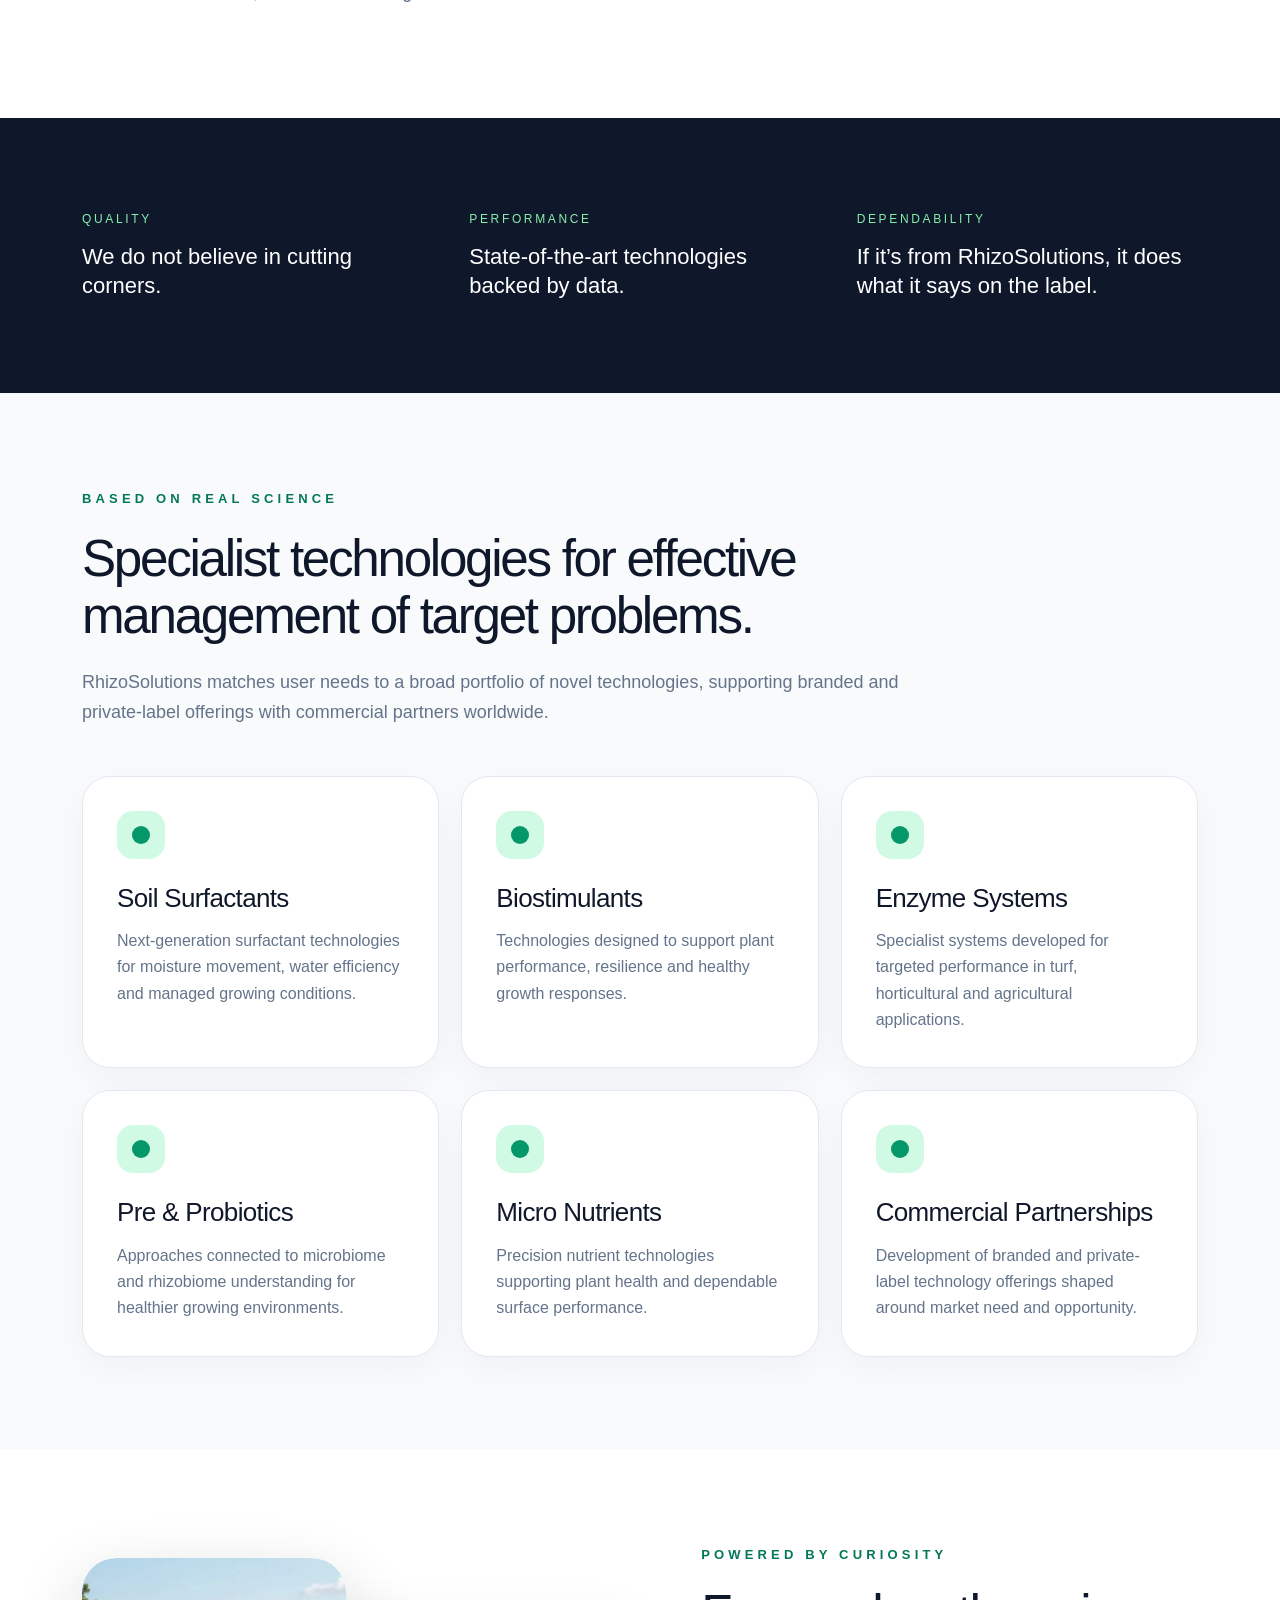
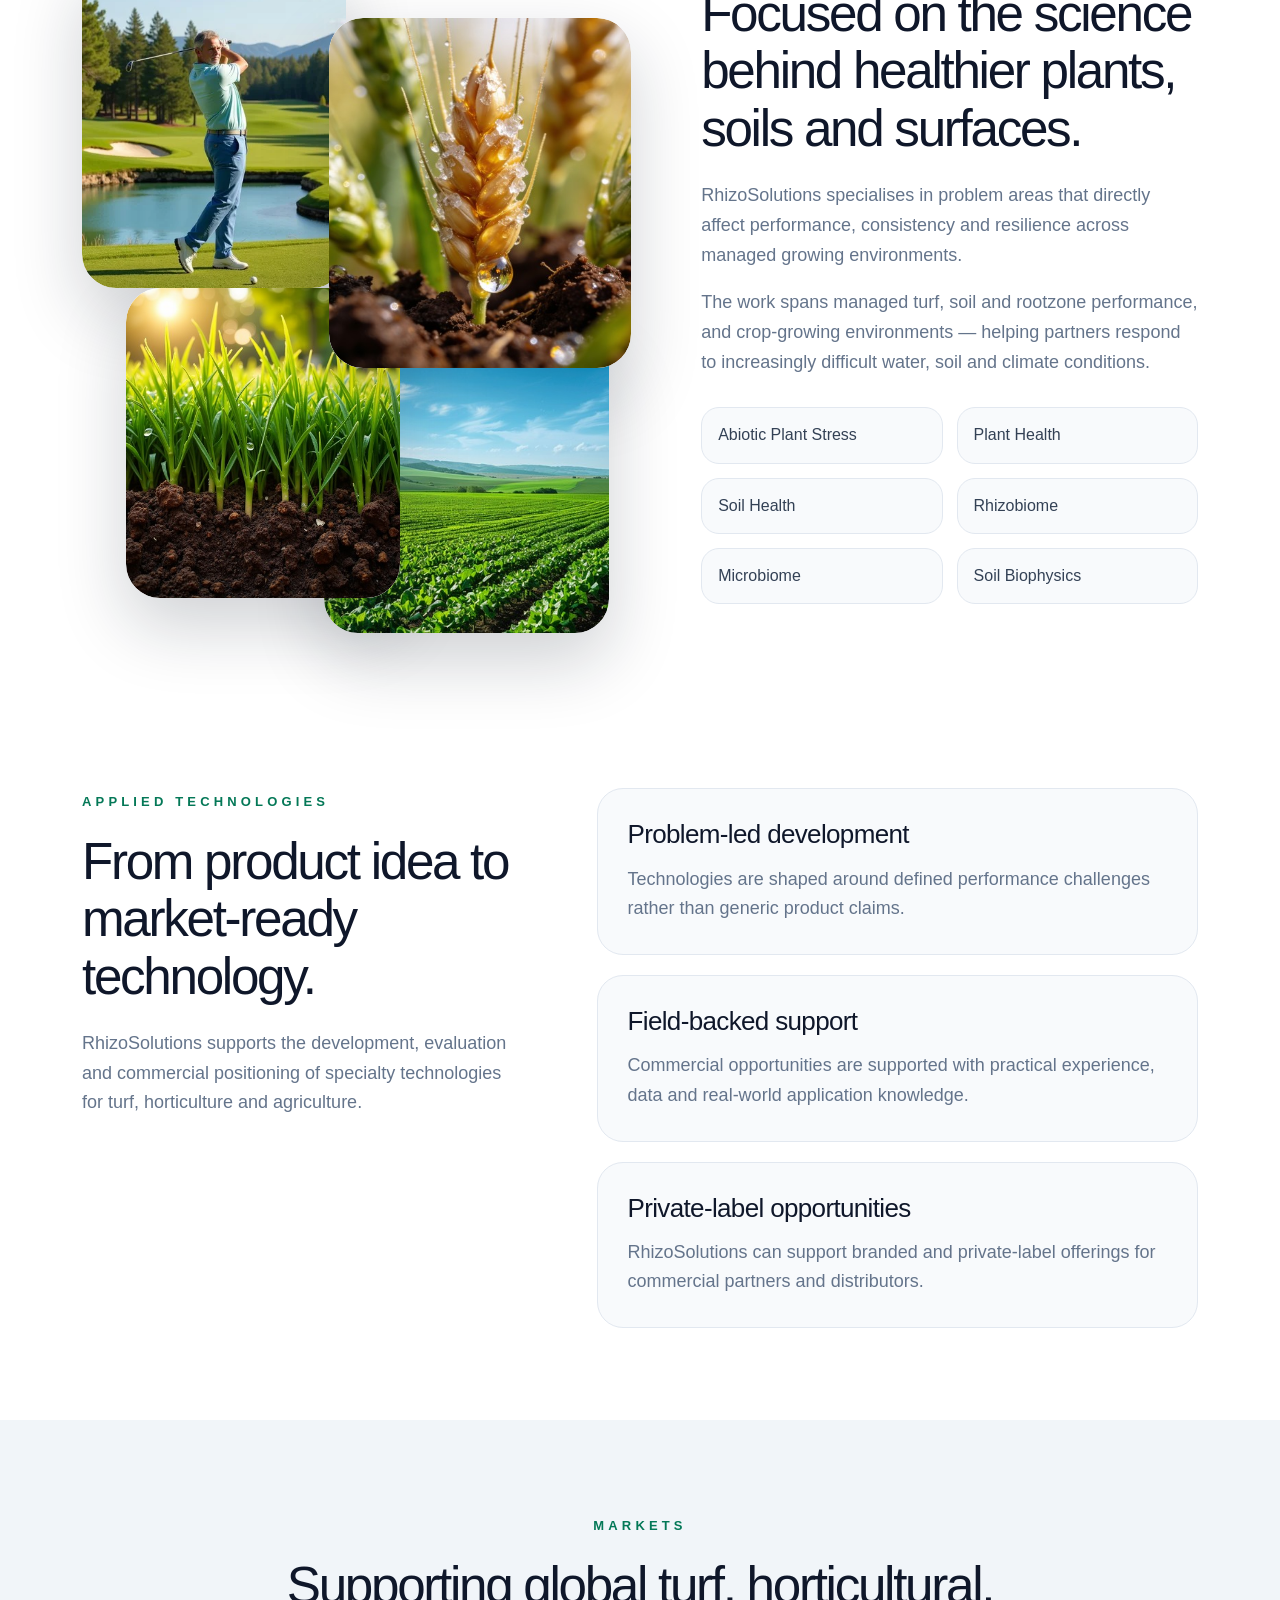
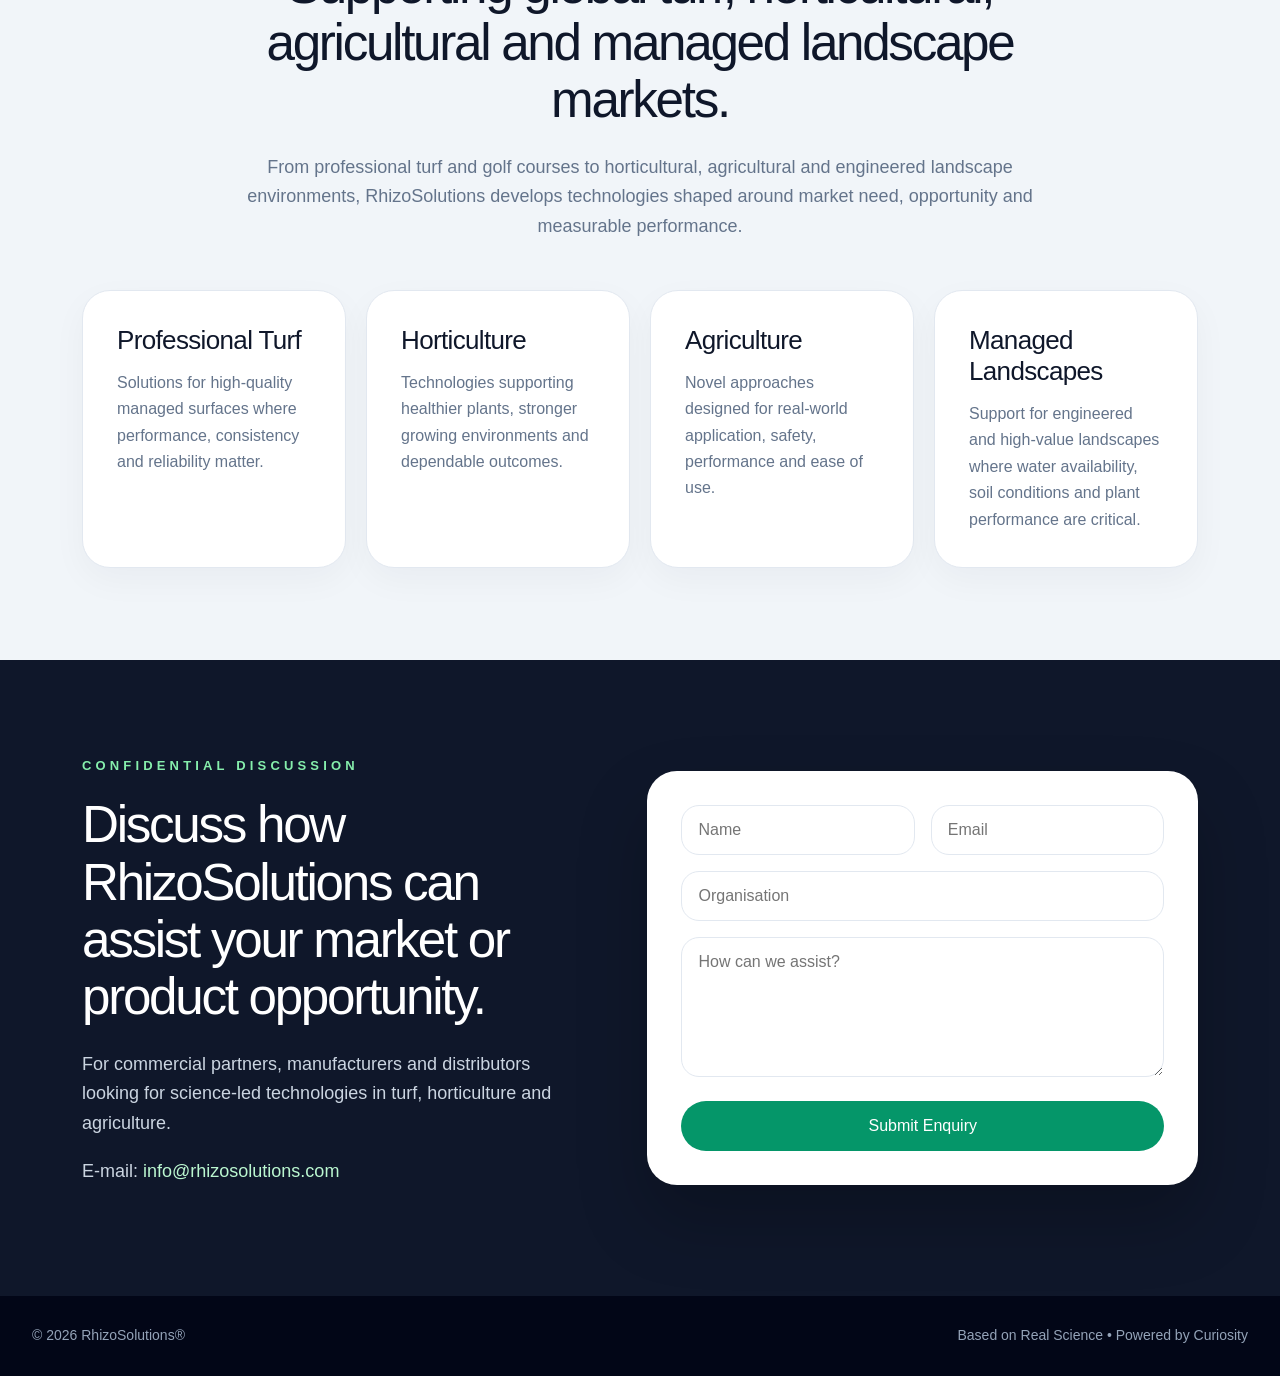
==== commit 0bdc597c: "Add artistic overlapping business image cards" ====
--- a/index.html
+++ b/index.html
@@ -144,11 +144,19 @@
 
 <section class="specialisms-section">
   <div class="container two-col">
-    <div class="image-mosaic">
-      <img src="assets/img/golf-managed-turf.jpg" alt="Professional golf environment with managed turf and water features">
-      <img src="assets/img/stadium-turf.jpg" alt="High performance professional stadium turf surface">
-      <img src="assets/img/soil-rootzone.jpg" alt="Healthy grass growth and soil rootzone environment">
-      <img src="assets/img/crop-rows.jpg" alt="Commercial crop rows in a managed agricultural growing environment">
+    <div class="image-mosaic image-collage">
+      <figure class="collage-card collage-golf">
+        <img src="assets/img/golf-card.jpg" alt="Professional golf course turf and managed landscape environment">
+      </figure>
+      <figure class="collage-card collage-wheat">
+        <img src="assets/img/wheat-card.jpg" alt="Wheat crop with moisture and soil detail">
+      </figure>
+      <figure class="collage-card collage-rootzone">
+        <img src="assets/img/rootzone-card.jpg" alt="Healthy grass growth emerging from soil rootzone">
+      </figure>
+      <figure class="collage-card collage-crop">
+        <img src="assets/img/crop-card.jpg" alt="Commercial crop rows in a managed agricultural growing environment">
+      </figure>
     </div>
 
     <div>
--- a/assets/css/style.css
+++ b/assets/css/style.css
@@ -573,3 +573,91 @@
     grid-template-columns:1fr;
   }
 }
+
+
+/* Artistic overlapping image collage */
+.image-collage{
+  position:relative;
+  display:block;
+  width:100%;
+  max-width:650px;
+  min-height:650px;
+  padding:20px 0;
+}
+
+.image-collage .collage-card{
+  position:absolute;
+  margin:0;
+  border-radius:34px;
+  overflow:hidden;
+  box-shadow:0 28px 70px rgba(15,23,42,.20);
+  background:#fff;
+}
+
+.image-collage .collage-card img{
+  width:100%;
+  height:100%;
+  object-fit:cover;
+  border-radius:34px;
+  margin:0;
+  transform:none;
+}
+
+.collage-golf{
+  width:48%;
+  height:330px;
+  left:0;
+  top:10px;
+  z-index:2;
+}
+
+.collage-wheat{
+  width:55%;
+  height:350px;
+  right:0;
+  top:70px;
+  z-index:4;
+}
+
+.collage-rootzone{
+  width:50%;
+  height:310px;
+  left:8%;
+  top:340px;
+  z-index:3;
+}
+
+.collage-crop{
+  width:52%;
+  height:300px;
+  right:4%;
+  top:385px;
+  z-index:1;
+}
+
+@media(max-width:980px){
+  .image-collage{
+    max-width:720px;
+    min-height:620px;
+    margin:0 auto;
+  }
+}
+
+@media(max-width:680px){
+  .image-collage{
+    display:grid;
+    grid-template-columns:1fr;
+    gap:18px;
+    min-height:0;
+    padding:0;
+  }
+
+  .image-collage .collage-card{
+    position:relative;
+    width:100%;
+    height:260px;
+    left:auto;
+    right:auto;
+    top:auto;
+  }
+}
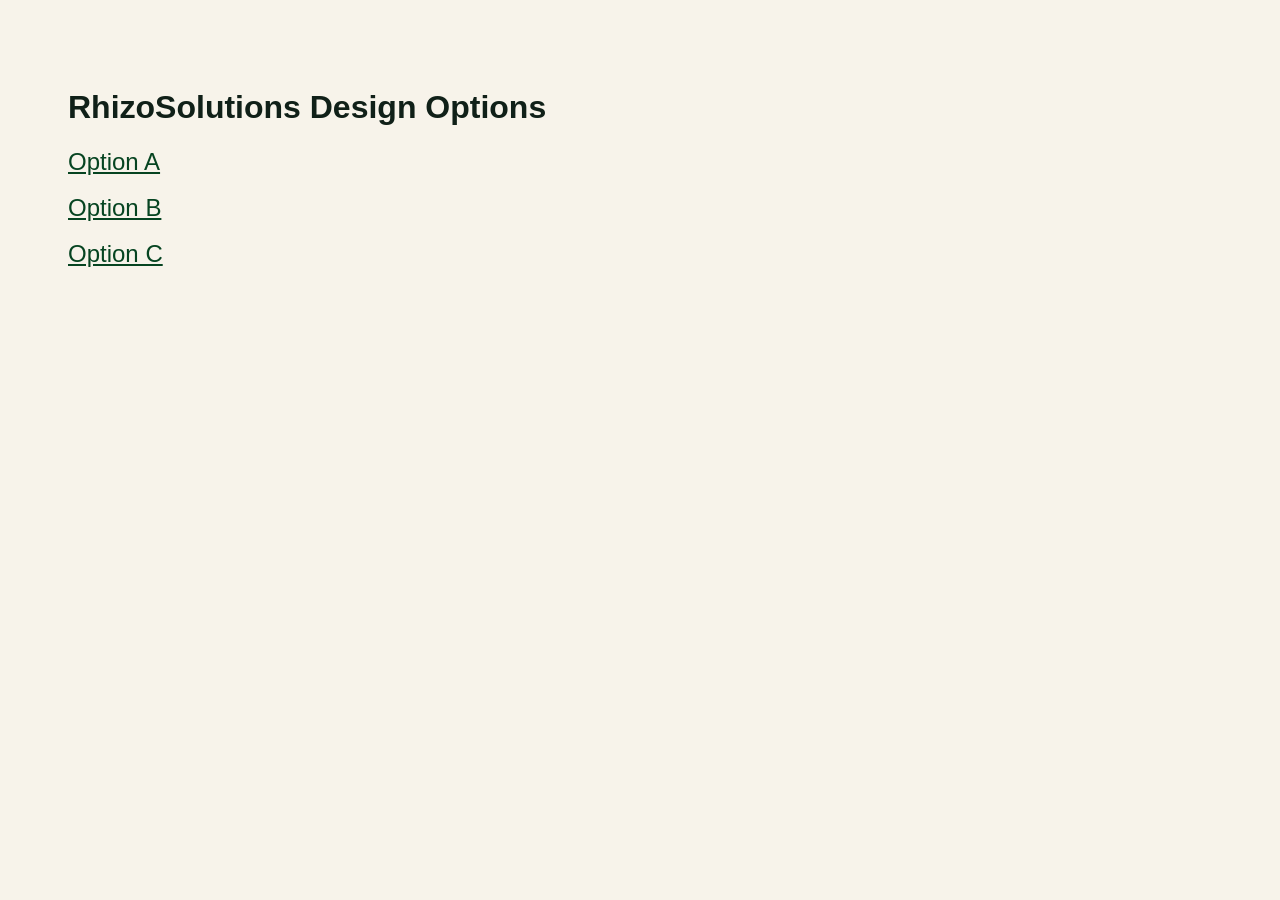
==== commit 44de023d: "Add three alternate Rhizo design options" ====
--- a/index.html
+++ b/index.html
@@ -1,274 +1 @@
-<!DOCTYPE html>
-<html lang="en">
-<head>
-<meta charset="UTF-8">
-<meta name="viewport" content="width=device-width, initial-scale=1.0">
-<title>RhizoSolutions</title>
-<meta name="description" content="RhizoSolutions brings novel, science-led technologies to global turf, horticultural, agricultural and managed landscape markets.">
-<link rel="stylesheet" href="assets/css/style.css">
-</head>
-<body>
-
-<header class="hero">
-  <div class="overlay"></div>
-
-  <nav class="top-nav">
-    <div>
-      <div class="logo">RhizoSolutions®</div>
-      <div class="tagline">Powered by Curiosity</div>
-    </div>
-    <div class="nav-links">
-      <a href="#science">Science</a>
-      <a href="#technologies">Technologies</a>
-      <a href="#markets">Markets</a>
-      <a href="#contact">Contact</a>
-    </div>
-  </nav>
-
-  <div class="hero-content">
-    <div class="eyebrow">Science-Led Turf & Water Technologies</div>
-
-    <h1>Novel technologies for high-performance landscapes in challenging environments.</h1>
-
-    <p>
-      RhizoSolutions brings new, novel and innovative technologies to global markets —
-      supporting high-performance landscapes where water availability, soil conditions
-      and environmental stress create real-world challenges.
-    </p>
-
-    <div class="buttons">
-      <a href="#technologies" class="btn primary">Explore Technologies</a>
-      <a href="#contact" class="btn secondary">Discuss Requirements</a>
-    </div>
-  </div>
-</header>
-
-<section id="science" class="intro-section">
-  <div class="container two-col">
-    <div>
-      <span class="section-label">Vision & Values</span>
-      <h2>Founded to bring innovative technologies — based on real science — to specialist growing environments.</h2>
-      <p>
-        RhizoSolutions was founded with a simple vision: to bring new, novel and innovative technologies
-        to the global turf, horticultural, agricultural and managed landscape markets.
-      </p>
-      <p>
-        The business focuses on technologies that address real-world performance challenges:
-        water movement, plant stress, soil health, nutrient efficiency, microbiome support
-        and dependable results in demanding commercial environments.
-      </p>
-      <p>
-        The team combines more than 100 years of cumulative experience in specialty technology applications
-        and real-world performance evaluation across turf, horticulture and agriculture.
-      </p>
-    </div>
-
-    <div class="image-card">
-      <img src="https://images.unsplash.com/photo-1535131749006-b7f58c99034b?q=80&w=1500&auto=format&fit=crop" alt="Professional managed turf surface with water feature">
-      <div class="stat-card">
-        <strong>100+</strong>
-        <span>Years Experience</span>
-        <p>Cumulative expertise in technology applications and performance evaluation.</p>
-      </div>
-    </div>
-  </div>
-</section>
-
-<section class="quality-strip">
-  <div class="container quality-grid">
-    <div>
-      <span>Quality</span>
-      <p>We do not believe in cutting corners.</p>
-    </div>
-    <div>
-      <span>Performance</span>
-      <p>State-of-the-art technologies backed by data.</p>
-    </div>
-    <div>
-      <span>Dependability</span>
-      <p>If it’s from RhizoSolutions, it does what it says on the label.</p>
-    </div>
-  </div>
-</section>
-
-<section id="technologies" class="technology-section">
-  <div class="container">
-    <div class="section-heading">
-      <span class="section-label">Based on Real Science</span>
-      <h2>Specialist technologies for effective management of target problems.</h2>
-      <p>
-        RhizoSolutions matches user needs to a broad portfolio of novel technologies,
-        supporting branded and private-label offerings with commercial partners worldwide.
-      </p>
-    </div>
-
-    <div class="cards">
-      <div class="card">
-        <div class="card-icon"></div>
-        <h3>Soil Surfactants</h3>
-        <p>Next-generation surfactant technologies for moisture movement, water efficiency and managed growing conditions.</p>
-      </div>
-
-      <div class="card">
-        <div class="card-icon"></div>
-        <h3>Biostimulants</h3>
-        <p>Technologies designed to support plant performance, resilience and healthy growth responses.</p>
-      </div>
-
-      <div class="card">
-        <div class="card-icon"></div>
-        <h3>Enzyme Systems</h3>
-        <p>Specialist systems developed for targeted performance in turf, horticultural and agricultural applications.</p>
-      </div>
-
-      <div class="card">
-        <div class="card-icon"></div>
-        <h3>Pre & Probiotics</h3>
-        <p>Approaches connected to microbiome and rhizobiome understanding for healthier growing environments.</p>
-      </div>
-
-      <div class="card">
-        <div class="card-icon"></div>
-        <h3>Micro Nutrients</h3>
-        <p>Precision nutrient technologies supporting plant health and dependable surface performance.</p>
-      </div>
-
-      <div class="card">
-        <div class="card-icon"></div>
-        <h3>Commercial Partnerships</h3>
-        <p>Development of branded and private-label technology offerings shaped around market need and opportunity.</p>
-      </div>
-    </div>
-  </div>
-</section>
-
-<section class="specialisms-section">
-  <div class="container two-col">
-    <div class="image-mosaic image-collage">
-      <figure class="collage-card collage-golf">
-        <img src="assets/img/golf-card.jpg" alt="Professional golf course turf and managed landscape environment">
-      </figure>
-      <figure class="collage-card collage-wheat">
-        <img src="assets/img/wheat-card.jpg" alt="Wheat crop with moisture and soil detail">
-      </figure>
-      <figure class="collage-card collage-rootzone">
-        <img src="assets/img/rootzone-card.jpg" alt="Healthy grass growth emerging from soil rootzone">
-      </figure>
-      <figure class="collage-card collage-crop">
-        <img src="assets/img/crop-card.jpg" alt="Commercial crop rows in a managed agricultural growing environment">
-      </figure>
-    </div>
-
-    <div>
-      <span class="section-label">Powered by Curiosity</span>
-      <h2>Focused on the science behind healthier plants, soils and surfaces.</h2>
-      <p>
-        RhizoSolutions specialises in problem areas that directly affect performance, consistency
-        and resilience across managed growing environments.
-      </p>
-      <p>
-        The work spans managed turf, soil and rootzone performance, and crop-growing environments — helping partners respond to increasingly difficult water, soil and climate conditions.
-      </p>
-
-      <div class="pill-grid">
-        <span>Abiotic Plant Stress</span>
-        <span>Plant Health</span>
-        <span>Soil Health</span>
-        <span>Rhizobiome</span>
-        <span>Microbiome</span>
-        <span>Soil Biophysics</span>
-      </div>
-    </div>
-  </div>
-</section>
-
-<section class="science-detail">
-  <div class="container detail-grid">
-    <div>
-      <span class="section-label">Applied Technologies</span>
-      <h2>From product idea to market-ready technology.</h2>
-      <p>
-        RhizoSolutions supports the development, evaluation and commercial positioning of specialty
-        technologies for turf, horticulture and agriculture.
-      </p>
-    </div>
-    <div class="detail-list">
-      <div>
-        <h3>Problem-led development</h3>
-        <p>Technologies are shaped around defined performance challenges rather than generic product claims.</p>
-      </div>
-      <div>
-        <h3>Field-backed support</h3>
-        <p>Commercial opportunities are supported with practical experience, data and real-world application knowledge.</p>
-      </div>
-      <div>
-        <h3>Private-label opportunities</h3>
-        <p>RhizoSolutions can support branded and private-label offerings for commercial partners and distributors.</p>
-      </div>
-    </div>
-  </div>
-</section>
-
-<section id="markets" class="markets-section">
-  <div class="container">
-    <div class="section-heading center">
-      <span class="section-label">Markets</span>
-      <h2>Supporting global turf, horticultural, agricultural and managed landscape markets.</h2>
-      <p>
-        From professional turf and golf courses to horticultural, agricultural and engineered landscape environments,
-        RhizoSolutions develops technologies shaped around market need, opportunity and measurable performance.
-      </p>
-    </div>
-
-    <div class="market-grid">
-      <div class="market-card">
-        <h3>Professional Turf</h3>
-        <p>Solutions for high-quality managed surfaces where performance, consistency and reliability matter.</p>
-      </div>
-      <div class="market-card">
-        <h3>Horticulture</h3>
-        <p>Technologies supporting healthier plants, stronger growing environments and dependable outcomes.</p>
-      </div>
-      <div class="market-card">
-        <h3>Agriculture</h3>
-        <p>Novel approaches designed for real-world application, safety, performance and ease of use.</p>
-      </div>
-      <div class="market-card">
-        <h3>Managed Landscapes</h3>
-        <p>Support for engineered and high-value landscapes where water availability, soil conditions and plant performance are critical.</p>
-      </div>
-    </div>
-  </div>
-</section>
-
-<section id="contact" class="contact-section">
-  <div class="container contact-grid">
-    <div>
-      <span class="section-label light">Confidential Discussion</span>
-      <h2>Discuss how RhizoSolutions can assist your market or product opportunity.</h2>
-      <p>
-        For commercial partners, manufacturers and distributors looking for science-led technologies
-        in turf, horticulture and agriculture.
-      </p>
-      <p class="email">E-mail: <a href="mailto:info@rhizosolutions.com">info@rhizosolutions.com</a></p>
-    </div>
-
-    <form class="contact-form">
-      <div class="form-row">
-        <input type="text" placeholder="Name">
-        <input type="email" placeholder="Email">
-      </div>
-      <input type="text" placeholder="Organisation">
-      <textarea placeholder="How can we assist?"></textarea>
-      <button type="submit">Submit Enquiry</button>
-    </form>
-  </div>
-</section>
-
-<footer>
-  <div>© 2026 RhizoSolutions®</div>
-  <div>Based on Real Science • Powered by Curiosity</div>
-</footer>
-
-</body>
-</html>
+<!doctype html><html><head><meta charset="utf-8"><meta name="viewport" content="width=device-width,initial-scale=1"><title>Rhizo Design Options</title><style>body{font-family:Arial;background:#f7f3ea;color:#102018;padding:60px}a{display:block;margin:18px 0;font-size:24px;color:#064421}</style></head><body><h1>RhizoSolutions Design Options</h1><a href="option-a/">Option A</a><a href="option-b/">Option B</a><a href="option-c/">Option C</a></body></html>
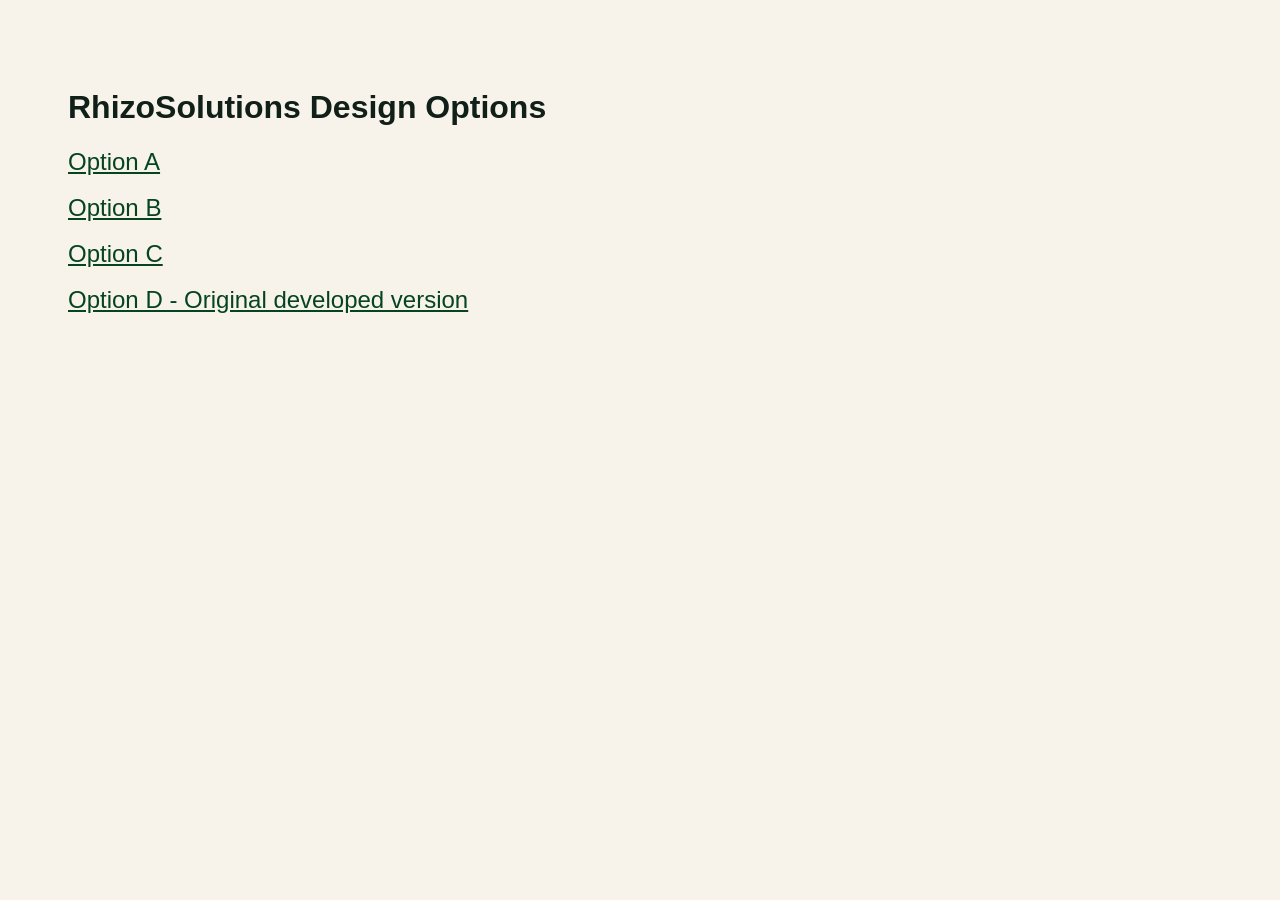
==== commit 2d8d7028: "Restore original developed site as option D" ====
--- a/index.html
+++ b/index.html
@@ -1 +1,19 @@
-<!doctype html><html><head><meta charset="utf-8"><meta name="viewport" content="width=device-width,initial-scale=1"><title>Rhizo Design Options</title><style>body{font-family:Arial;background:#f7f3ea;color:#102018;padding:60px}a{display:block;margin:18px 0;font-size:24px;color:#064421}</style></head><body><h1>RhizoSolutions Design Options</h1><a href="option-a/">Option A</a><a href="option-b/">Option B</a><a href="option-c/">Option C</a></body></html>+<!doctype html>
+<html>
+<head>
+<meta charset="utf-8">
+<meta name="viewport" content="width=device-width,initial-scale=1">
+<title>Rhizo Design Options</title>
+<style>
+body{font-family:Arial;background:#f7f3ea;color:#102018;padding:60px}
+a{display:block;margin:18px 0;font-size:24px;color:#064421}
+</style>
+</head>
+<body>
+<h1>RhizoSolutions Design Options</h1>
+<a href="option-a/">Option A</a>
+<a href="option-b/">Option B</a>
+<a href="option-c/">Option C</a>
+<a href="option-d/">Option D - Original developed version</a>
+</body>
+</html>
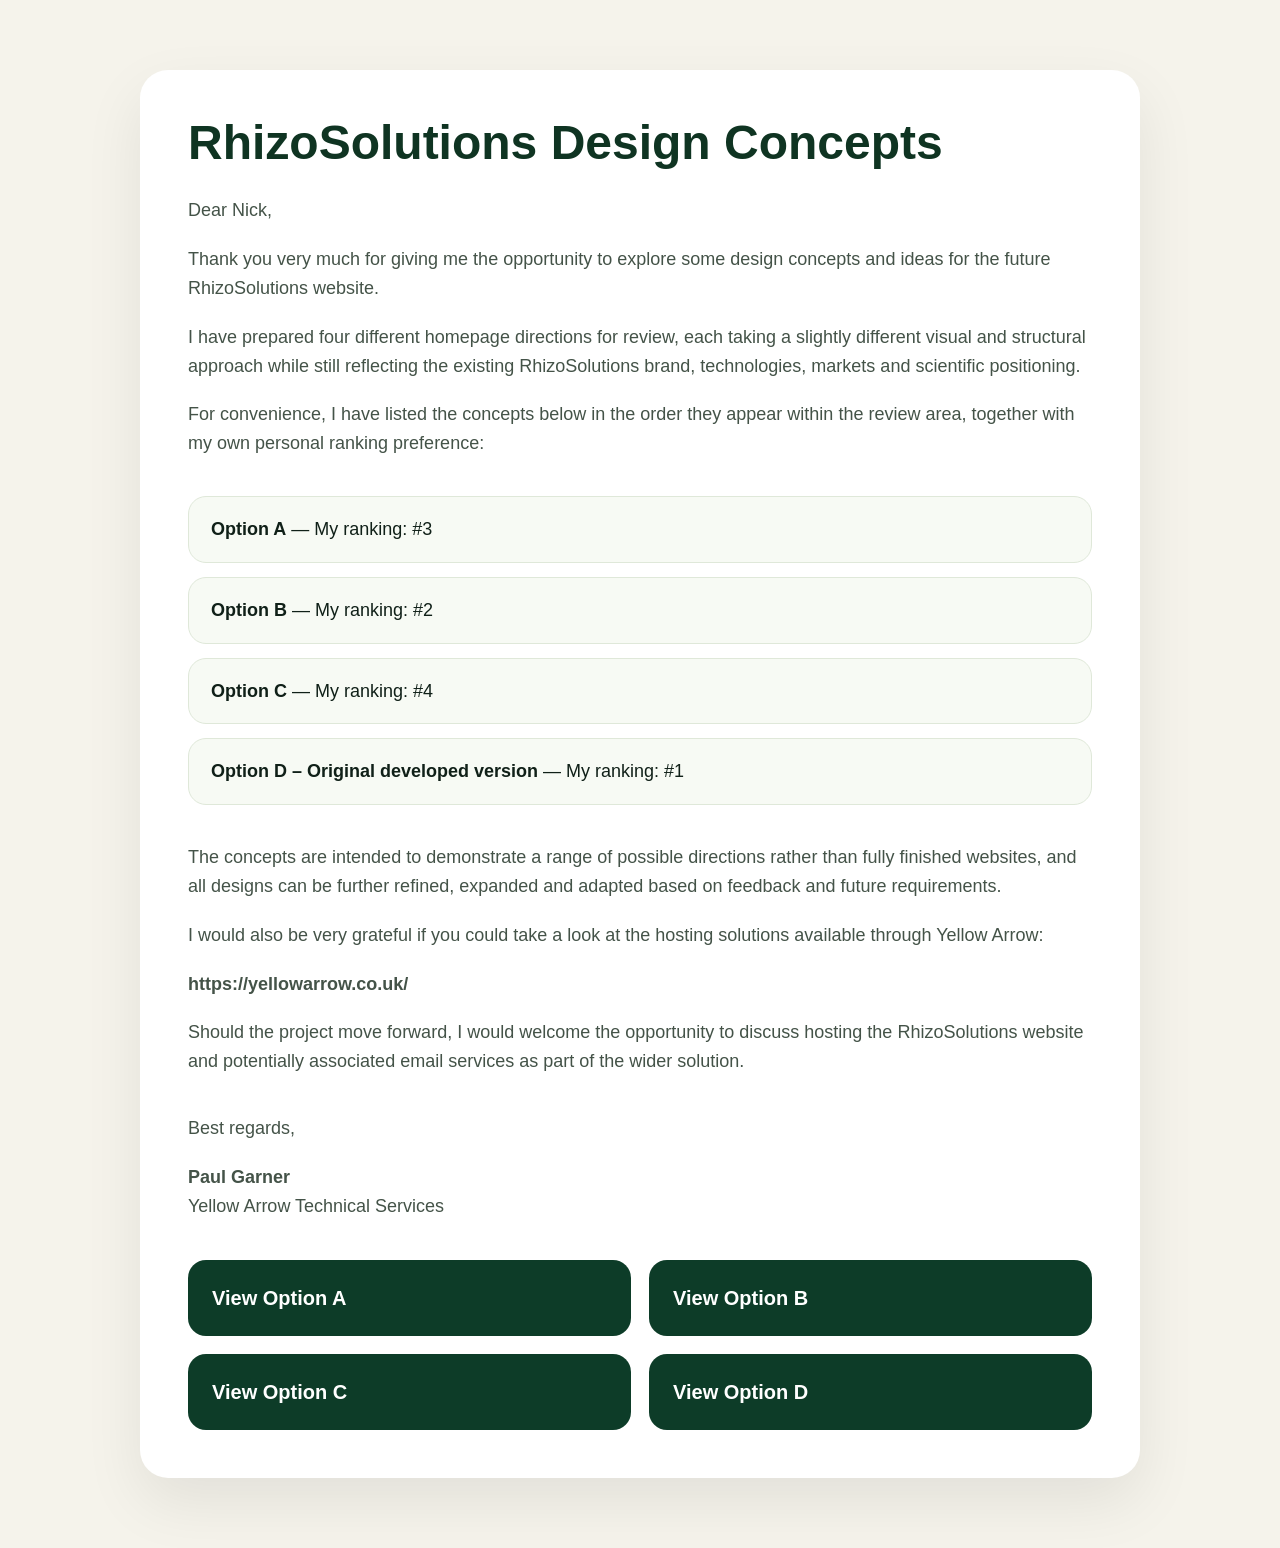
==== commit f89c1f5c: "Add client introduction landing page with ranked design options" ====
--- a/index.html
+++ b/index.html
@@ -3,17 +3,123 @@
 <head>
 <meta charset="utf-8">
 <meta name="viewport" content="width=device-width,initial-scale=1">
-<title>Rhizo Design Options</title>
+<title>RhizoSolutions Design Concepts</title>
 <style>
-body{font-family:Arial;background:#f7f3ea;color:#102018;padding:60px}
-a{display:block;margin:18px 0;font-size:24px;color:#064421}
+body{
+    margin:0;
+    font-family:Arial,Helvetica,sans-serif;
+    background:#f5f3eb;
+    color:#102018;
+    line-height:1.6;
+}
+.wrapper{
+    max-width:1000px;
+    margin:0 auto;
+    padding:70px 32px;
+}
+.card{
+    background:#ffffff;
+    border-radius:28px;
+    padding:48px;
+    box-shadow:0 24px 60px rgba(0,0,0,.08);
+}
+h1{
+    font-size:48px;
+    margin:0 0 28px;
+    line-height:1.05;
+    color:#0f3422;
+}
+p{
+    font-size:18px;
+    color:#445348;
+    margin:0 0 20px;
+}
+.rankings{
+    margin:38px 0;
+    padding:0;
+    list-style:none;
+}
+.rankings li{
+    background:#f7faf4;
+    border:1px solid #dfe8d9;
+    border-radius:18px;
+    padding:18px 22px;
+    margin-bottom:14px;
+    font-size:18px;
+}
+.links{
+    display:grid;
+    grid-template-columns:1fr 1fr;
+    gap:18px;
+    margin-top:40px;
+}
+.links a{
+    display:block;
+    text-decoration:none;
+    background:#0d3c28;
+    color:#fff;
+    padding:22px 24px;
+    border-radius:18px;
+    font-size:20px;
+    font-weight:700;
+    transition:.2s ease;
+}
+.links a:hover{
+    transform:translateY(-2px);
+    background:#145637;
+}
+.signature{
+    margin-top:38px;
+    color:#314136;
+}
+@media(max-width:700px){
+    h1{font-size:38px}
+    .card{padding:34px 26px}
+    .links{grid-template-columns:1fr}
+}
 </style>
 </head>
 <body>
-<h1>RhizoSolutions Design Options</h1>
-<a href="option-a/">Option A</a>
-<a href="option-b/">Option B</a>
-<a href="option-c/">Option C</a>
-<a href="option-d/">Option D - Original developed version</a>
+<div class="wrapper">
+    <div class="card">
+        <h1>RhizoSolutions Design Concepts</h1>
+
+        <p>Dear Nick,</p>
+
+        <p>Thank you very much for giving me the opportunity to explore some design concepts and ideas for the future RhizoSolutions website.</p>
+
+        <p>I have prepared four different homepage directions for review, each taking a slightly different visual and structural approach while still reflecting the existing RhizoSolutions brand, technologies, markets and scientific positioning.</p>
+
+        <p>For convenience, I have listed the concepts below in the order they appear within the review area, together with my own personal ranking preference:</p>
+
+        <ul class="rankings">
+            <li><strong>Option A</strong> — My ranking: #3</li>
+            <li><strong>Option B</strong> — My ranking: #2</li>
+            <li><strong>Option C</strong> — My ranking: #4</li>
+            <li><strong>Option D – Original developed version</strong> — My ranking: #1</li>
+        </ul>
+
+        <p>The concepts are intended to demonstrate a range of possible directions rather than fully finished websites, and all designs can be further refined, expanded and adapted based on feedback and future requirements.</p>
+
+        <p>I would also be very grateful if you could take a look at the hosting solutions available through Yellow Arrow:</p>
+
+        <p><strong>https://yellowarrow.co.uk/</strong></p>
+
+        <p>Should the project move forward, I would welcome the opportunity to discuss hosting the RhizoSolutions website and potentially associated email services as part of the wider solution.</p>
+
+        <div class="signature">
+            <p>Best regards,</p>
+            <p><strong>Paul Garner</strong><br>
+            Yellow Arrow Technical Services</p>
+        </div>
+
+        <div class="links">
+            <a href="option-a/">View Option A</a>
+            <a href="option-b/">View Option B</a>
+            <a href="option-c/">View Option C</a>
+            <a href="option-d/">View Option D</a>
+        </div>
+    </div>
+</div>
 </body>
-</html>+</html>
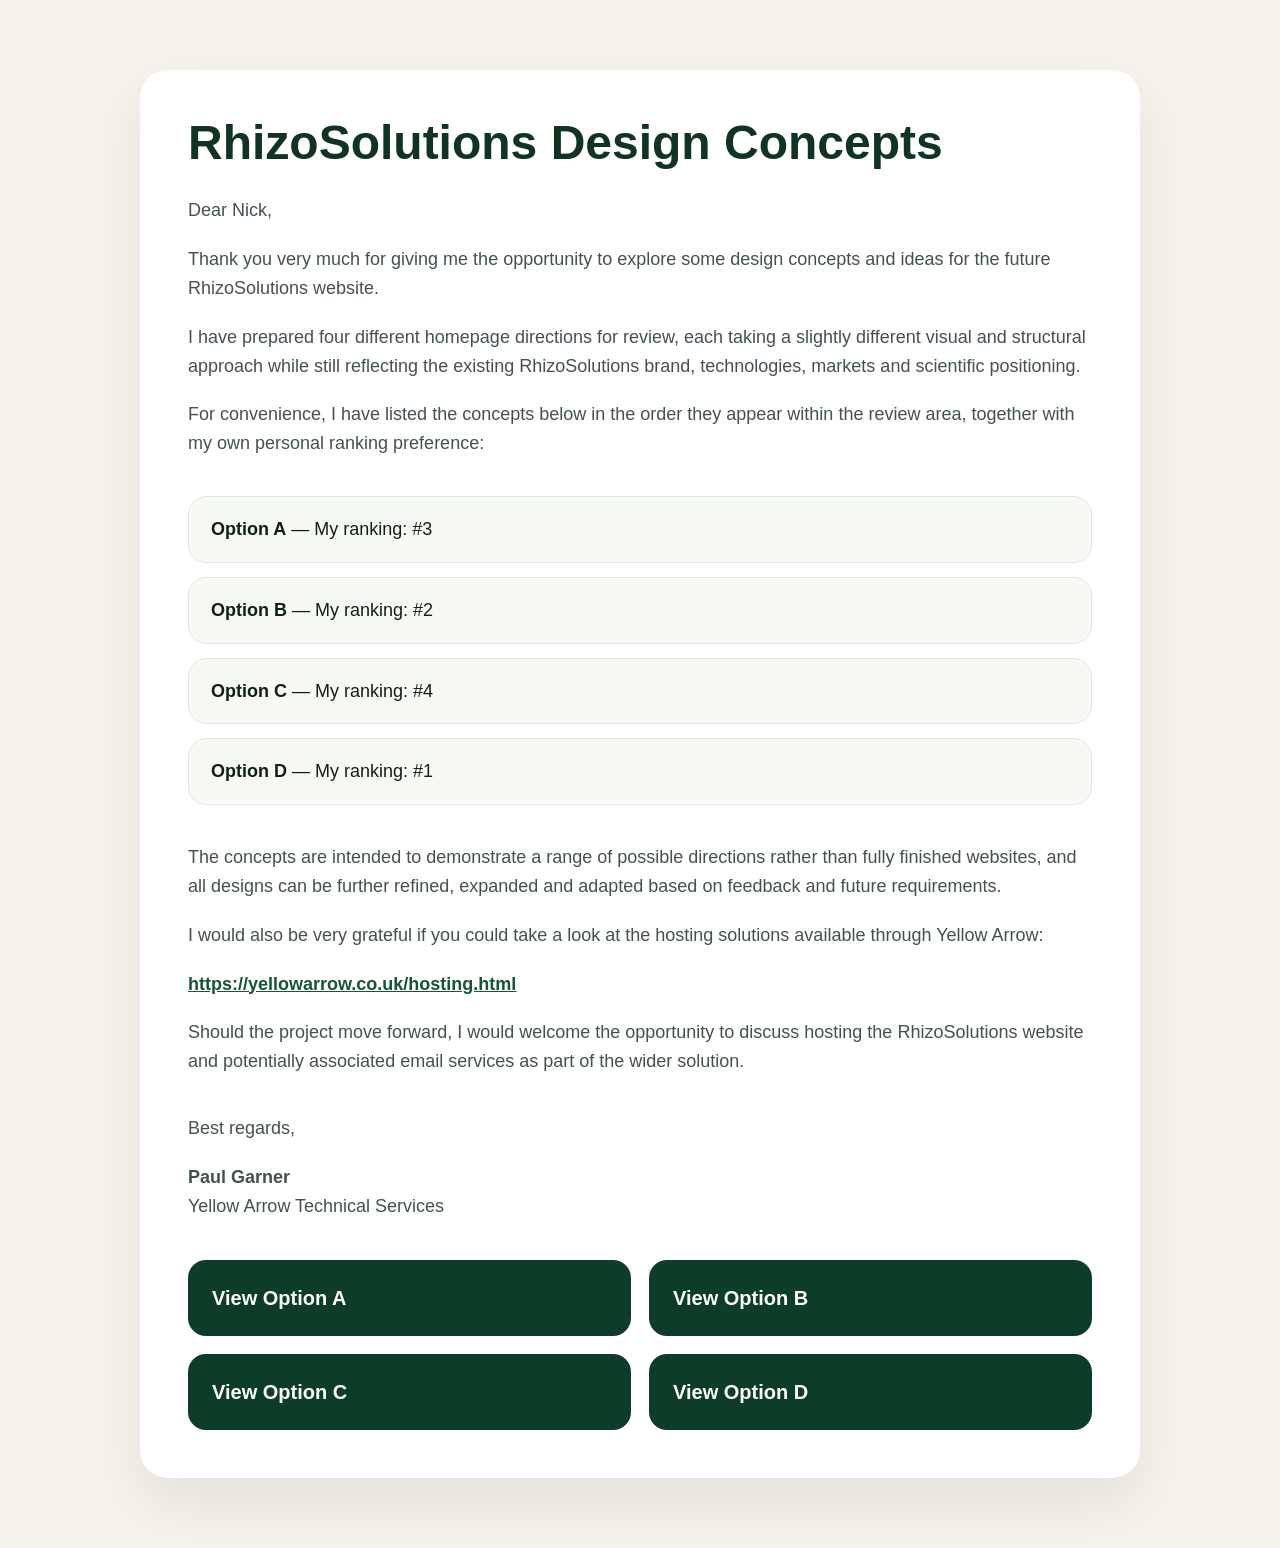
==== commit 8b9fc7e0: "Refine client portal wording and add Yellow Arrow hosting link" ====
--- a/index.html
+++ b/index.html
@@ -96,14 +96,14 @@
             <li><strong>Option A</strong> — My ranking: #3</li>
             <li><strong>Option B</strong> — My ranking: #2</li>
             <li><strong>Option C</strong> — My ranking: #4</li>
-            <li><strong>Option D – Original developed version</strong> — My ranking: #1</li>
+            <li><strong>Option D</strong> — My ranking: #1</li>
         </ul>
 
         <p>The concepts are intended to demonstrate a range of possible directions rather than fully finished websites, and all designs can be further refined, expanded and adapted based on feedback and future requirements.</p>
 
         <p>I would also be very grateful if you could take a look at the hosting solutions available through Yellow Arrow:</p>
 
-        <p><strong>https://yellowarrow.co.uk/</strong></p>
+        <p><a href="https://yellowarrow.co.uk/hosting.html" style="color:#145637;font-weight:700;">https://yellowarrow.co.uk/hosting.html</a></p>
 
         <p>Should the project move forward, I would welcome the opportunity to discuss hosting the RhizoSolutions website and potentially associated email services as part of the wider solution.</p>
 
